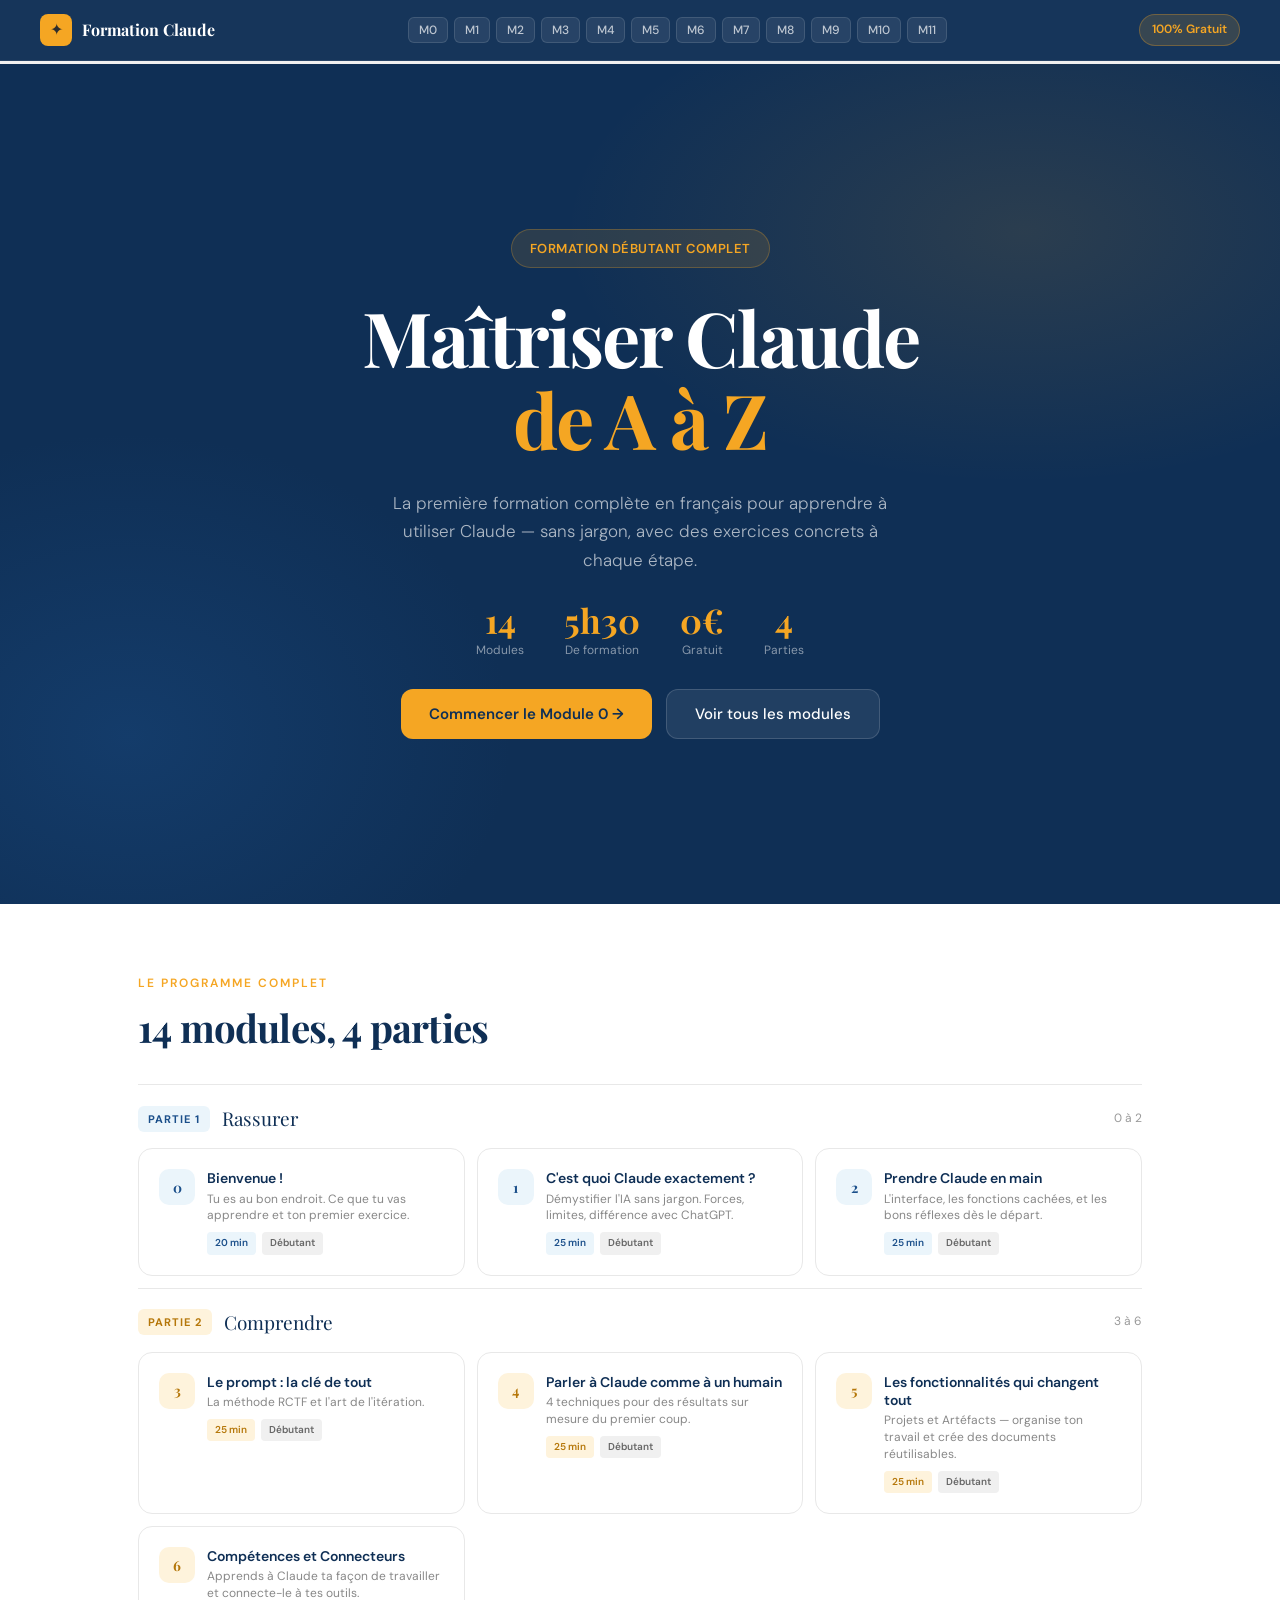
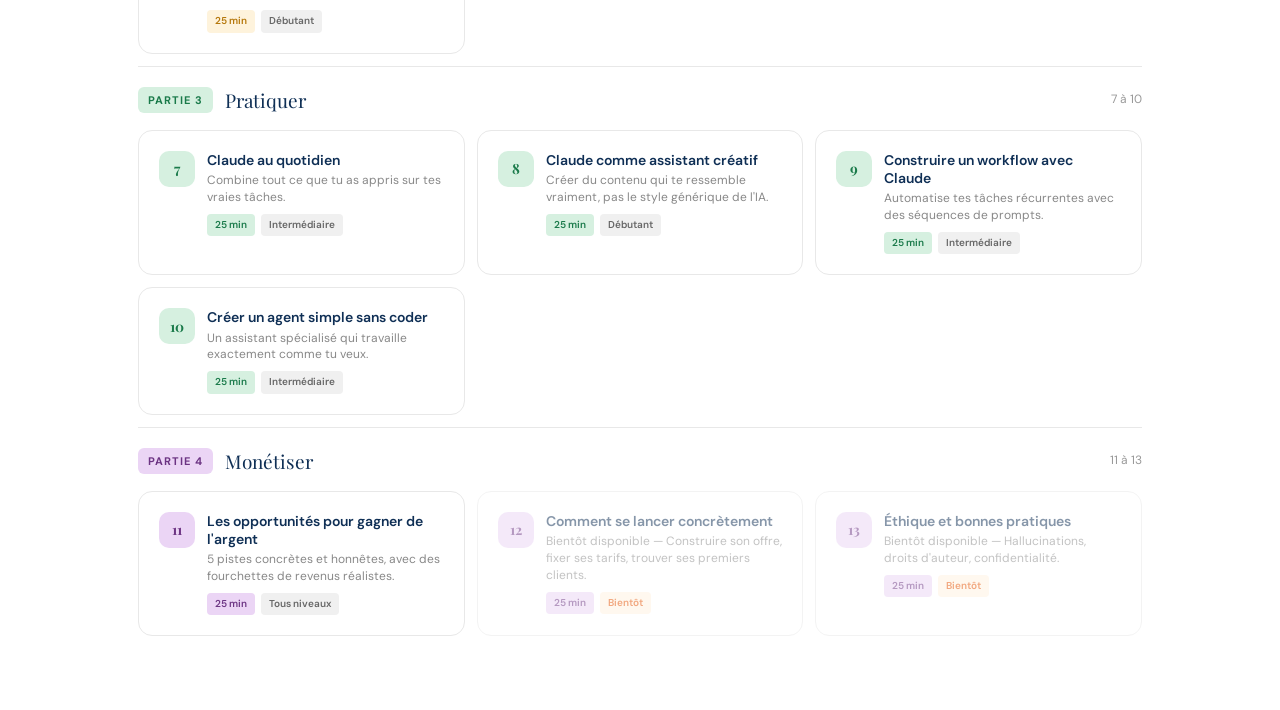
==== formation-claude (1).html @ 5548dc95 "1" ====
<!DOCTYPE html>
<html lang="fr">
<head>
<meta charset="UTF-8">
<meta name="viewport" content="width=device-width, initial-scale=1.0">
<title>Maîtriser Claude de A à Z — Formation Gratuite</title>
<link href="https://fonts.googleapis.com/css2?family=Playfair+Display:wght@700;900&family=DM+Sans:wght@300;400;500;600&display=swap" rel="stylesheet">
<style>
:root{--bleu:#1B4F8A;--bleu-clair:#D6E4F0;--bleu-sombre:#0F2F55;--orange:#F5A623;--orange-clair:#FEF3DC;--gris:#2D2D2D;--gris-clair:#F5F5F3;--blanc:#FFFFFF;--vert:#1A7A4A;--vert-clair:#D6F0E0;--violet:#6C3483;--violet-clair:#EBD5F5;--rouge:#C0392B;--rouge-clair:#FDECEA;}
*,*::before,*::after{box-sizing:border-box;margin:0;padding:0;}
html{scroll-behavior:smooth;}
body{font-family:'DM Sans',sans-serif;color:var(--gris);background:var(--blanc);line-height:1.65;}
.page{display:none;}.page.active{display:block;}
.site-nav{position:sticky;top:0;z-index:100;background:rgba(15,47,85,0.97);backdrop-filter:blur(12px);border-bottom:1px solid rgba(255,255,255,0.08);padding:14px 40px;display:flex;align-items:center;justify-content:space-between;gap:16px;flex-wrap:wrap;}
.nav-logo{display:flex;align-items:center;gap:10px;text-decoration:none;cursor:pointer;}
.nav-logo-icon{width:32px;height:32px;background:var(--orange);border-radius:8px;display:flex;align-items:center;justify-content:center;font-size:16px;}
.nav-logo-text{font-family:'Playfair Display',serif;font-size:16px;color:var(--blanc);font-weight:700;}
.nav-links{display:flex;align-items:center;gap:6px;flex-wrap:wrap;}
.nav-module-btn{background:rgba(255,255,255,0.07);border:1px solid rgba(255,255,255,0.12);color:rgba(255,255,255,0.7);font-size:12px;font-weight:500;padding:4px 10px;border-radius:6px;cursor:pointer;transition:all 0.15s;font-family:'DM Sans',sans-serif;}
.nav-module-btn:hover{background:rgba(255,255,255,0.14);color:var(--blanc);}
.nav-module-btn.current{background:var(--orange);color:var(--bleu-sombre);border-color:var(--orange);font-weight:700;}
.nav-badge{background:rgba(245,166,35,0.15);border:1px solid rgba(245,166,35,0.3);color:var(--orange);font-size:12px;font-weight:600;padding:5px 12px;border-radius:20px;white-space:nowrap;}
.progress-bar{background:#F0F0F0;height:3px;position:sticky;top:60px;z-index:99;}
.progress-fill{height:3px;background:var(--orange);transition:width 0.3s ease;}
.hero{background:var(--bleu-sombre);min-height:calc(100vh - 60px);display:flex;flex-direction:column;position:relative;overflow:hidden;}
.hero::before{content:'';position:absolute;inset:0;background:radial-gradient(ellipse 60% 50% at 80% 20%,rgba(245,166,35,0.12) 0%,transparent 60%),radial-gradient(ellipse 50% 60% at 10% 80%,rgba(27,79,138,0.4) 0%,transparent 60%);}
.hero-content{position:relative;z-index:10;flex:1;display:flex;flex-direction:column;align-items:center;justify-content:center;text-align:center;padding:80px 40px;gap:28px;}
.hero-eyebrow{display:inline-flex;align-items:center;gap:8px;background:rgba(245,166,35,0.12);border:1px solid rgba(245,166,35,0.25);color:var(--orange);font-size:13px;font-weight:600;padding:8px 18px;border-radius:20px;letter-spacing:0.5px;text-transform:uppercase;}
.hero-title{font-family:'Playfair Display',serif;font-size:clamp(40px,6vw,76px);color:var(--blanc);line-height:1.08;letter-spacing:-2px;max-width:800px;}
.hero-title span{color:var(--orange);display:block;}
.hero-subtitle{font-size:17px;color:rgba(255,255,255,0.65);max-width:520px;font-weight:300;line-height:1.7;}
.hero-stats{display:flex;gap:40px;flex-wrap:wrap;justify-content:center;}
.stat{display:flex;flex-direction:column;align-items:center;gap:4px;}
.stat-number{font-family:'Playfair Display',serif;font-size:34px;color:var(--orange);font-weight:700;line-height:1;}
.stat-label{font-size:12px;color:rgba(255,255,255,0.5);}
.hero-cta{display:flex;gap:14px;flex-wrap:wrap;justify-content:center;}
.btn-primary{background:var(--orange);color:var(--bleu-sombre);font-weight:600;font-size:15px;padding:14px 28px;border-radius:12px;border:none;cursor:pointer;transition:all 0.2s;font-family:'DM Sans',sans-serif;}
.btn-primary:hover{background:#e8961f;transform:translateY(-1px);box-shadow:0 8px 24px rgba(245,166,35,0.35);}
.btn-secondary{background:rgba(255,255,255,0.08);color:var(--blanc);font-weight:500;font-size:15px;padding:14px 28px;border-radius:12px;border:1px solid rgba(255,255,255,0.15);cursor:pointer;transition:all 0.2s;font-family:'DM Sans',sans-serif;}
.btn-secondary:hover{background:rgba(255,255,255,0.14);}
.modules-index{padding:70px 48px;max-width:1100px;margin:0 auto;}
.section-label{font-size:12px;font-weight:600;letter-spacing:2px;text-transform:uppercase;color:var(--orange);margin-bottom:12px;}
.section-title{font-family:'Playfair Display',serif;font-size:clamp(26px,3vw,42px);color:var(--bleu-sombre);line-height:1.1;letter-spacing:-0.8px;margin-bottom:36px;}
.partie-header{display:flex;align-items:center;gap:12px;padding:18px 0 14px;border-top:1px solid #E8E8E8;margin-top:12px;}
.partie-badge{font-size:11px;font-weight:700;letter-spacing:1px;text-transform:uppercase;padding:4px 10px;border-radius:6px;white-space:nowrap;}
.partie-titre{font-family:'Playfair Display',serif;font-size:19px;color:var(--bleu-sombre);}
.partie-nb{font-size:12px;color:#999;margin-left:auto;}
.modules-grid{display:grid;grid-template-columns:repeat(auto-fill,minmax(280px,1fr));gap:12px;margin-bottom:4px;}
.module-card{background:var(--blanc);border:1px solid #E8E8E8;border-radius:14px;padding:20px;display:flex;gap:12px;align-items:flex-start;transition:all 0.2s;cursor:pointer;}
.module-card:hover{border-color:var(--bleu);box-shadow:0 6px 24px rgba(27,79,138,0.1);transform:translateY(-2px);}
.module-card.locked{opacity:0.5;cursor:not-allowed;}
.module-card.locked:hover{transform:none;box-shadow:none;border-color:#E8E8E8;}
.module-num{width:36px;height:36px;border-radius:10px;display:flex;align-items:center;justify-content:center;font-size:14px;font-weight:700;flex-shrink:0;font-family:'Playfair Display',serif;}
.module-title{font-size:14px;font-weight:600;color:var(--bleu-sombre);margin-bottom:3px;line-height:1.3;}
.module-subtitle{font-size:12px;color:#888;line-height:1.4;}
.module-meta{display:flex;align-items:center;gap:6px;margin-top:8px;flex-wrap:wrap;}
.meta-tag{font-size:10px;font-weight:600;padding:3px 8px;border-radius:4px;}
.module-page{max-width:780px;margin:0 auto;padding:40px 32px 80px;}
.module-hero{background:var(--bleu-sombre);border-radius:18px;padding:40px;margin-bottom:40px;position:relative;overflow:hidden;}
.module-hero::before{content:'';position:absolute;inset:0;background:radial-gradient(ellipse 50% 80% at 90% 20%,rgba(245,166,35,0.1) 0%,transparent 60%);}
.module-hero-content{position:relative;z-index:1;}
.module-partie{font-size:11px;font-weight:700;letter-spacing:2px;text-transform:uppercase;color:var(--orange);margin-bottom:6px;}
.module-num-big{font-size:12px;color:rgba(255,255,255,0.35);margin-bottom:5px;font-weight:700;letter-spacing:1px;}
.module-hero-title{font-family:'Playfair Display',serif;font-size:clamp(24px,4vw,38px);color:var(--blanc);line-height:1.15;letter-spacing:-0.6px;margin-bottom:12px;}
.module-hero-desc{font-size:15px;color:rgba(255,255,255,0.6);line-height:1.6;font-weight:300;}
.module-meta-bar{display:flex;gap:8px;margin-top:18px;}
.module-meta-bar .meta-tag{font-size:12px;padding:5px 12px;}
.module-nav-btns{display:flex;justify-content:space-between;gap:12px;margin-bottom:36px;flex-wrap:wrap;}
.nav-btn{display:flex;align-items:center;gap:8px;background:var(--gris-clair);border:1px solid #E8E8E8;border-radius:10px;padding:10px 18px;cursor:pointer;font-size:13px;color:var(--gris);font-weight:500;transition:all 0.15s;font-family:'DM Sans',sans-serif;}
.nav-btn:hover{background:#ECECEC;}
.nav-btn.next{background:var(--bleu);color:var(--blanc);border-color:var(--bleu);}
.nav-btn.next:hover{background:var(--bleu-sombre);}
.content-block{margin-bottom:36px;}
.block-label{font-size:11px;font-weight:700;letter-spacing:2px;text-transform:uppercase;color:var(--orange);margin-bottom:8px;}
.block-title{font-family:'Playfair Display',serif;font-size:21px;color:var(--bleu-sombre);margin-bottom:14px;line-height:1.2;}
.block-text{font-size:15px;color:#444;line-height:1.75;margin-bottom:12px;}
.encadre{border-radius:12px;padding:20px;margin:18px 0;border-left:4px solid;}
.encadre.bleu{background:var(--bleu-clair);border-color:var(--bleu);}
.encadre.orange{background:var(--orange-clair);border-color:var(--orange);}
.encadre.vert{background:var(--vert-clair);border-color:var(--vert);}
.encadre.rouge{background:var(--rouge-clair);border-color:var(--rouge);}
.encadre.violet{background:var(--violet-clair);border-color:var(--violet);}
.encadre-title{font-size:13px;font-weight:700;margin-bottom:10px;}
.encadre.bleu .encadre-title{color:var(--bleu);}
.encadre.orange .encadre-title{color:#b5770a;}
.encadre.vert .encadre-title{color:var(--vert);}
.encadre.rouge .encadre-title{color:var(--rouge);}
.encadre.violet .encadre-title{color:var(--violet);}
.encadre ul{padding-left:16px;display:flex;flex-direction:column;gap:6px;}
.encadre ul li{font-size:14px;color:#444;line-height:1.5;}
.encadre p{font-size:14px;color:#444;line-height:1.6;margin-bottom:8px;}
.encadre p:last-child{margin-bottom:0;}
.prompt{font-style:italic;background:rgba(0,0,0,0.04);border-radius:8px;padding:10px;font-size:13px;margin-top:8px;line-height:1.55;}
.separateur{border:none;border-top:1px solid #E8E8E8;margin:32px 0;}
.comparatif{display:grid;grid-template-columns:1fr 1fr;gap:14px;margin:16px 0;}
.comp-card{border-radius:12px;padding:16px;}
.comp-card.mauvais{background:var(--rouge-clair);border-left:4px solid var(--rouge);}
.comp-card.bon{background:var(--vert-clair);border-left:4px solid var(--vert);}
.comp-title{font-size:11px;font-weight:700;margin-bottom:8px;text-transform:uppercase;letter-spacing:0.5px;}
.comp-card.mauvais .comp-title{color:var(--rouge);}
.comp-card.bon .comp-title{color:var(--vert);}
.comp-card p{font-size:13px;color:#444;line-height:1.5;font-style:italic;}
.tableau{width:100%;border-collapse:collapse;margin:16px 0;border-radius:10px;overflow:hidden;}
.tableau th{background:var(--bleu);color:var(--blanc);font-size:13px;font-weight:600;padding:11px 14px;text-align:left;}
.tableau td{font-size:13px;padding:10px 14px;border-bottom:1px solid #F0F0F0;color:#444;line-height:1.5;}
.tableau tr:nth-child(even) td{background:#FAFAFA;}
.tableau td:first-child{font-weight:600;color:var(--bleu-sombre);background:var(--bleu-clair)!important;}
.fiche-recap{background:var(--bleu-sombre);border-radius:16px;overflow:hidden;margin-top:40px;}
.fiche-recap-header{padding:20px 24px;text-align:center;}
.fiche-recap-title{font-family:'Playfair Display',serif;font-size:17px;color:var(--blanc);}
.fiche-point{padding:14px 24px;border-top:1px solid rgba(255,255,255,0.08);display:flex;gap:12px;align-items:flex-start;}
.fiche-num{width:26px;height:26px;background:var(--orange);border-radius:50%;display:flex;align-items:center;justify-content:center;font-size:11px;font-weight:700;color:var(--bleu-sombre);flex-shrink:0;margin-top:1px;}
.fiche-text{font-size:14px;color:rgba(255,255,255,0.8);line-height:1.6;}
.fiche-prompt{background:var(--orange-clair);border-top:3px solid var(--orange);padding:18px 24px;}
.fiche-prompt-label{font-size:11px;font-weight:700;letter-spacing:1.5px;text-transform:uppercase;color:#b5770a;margin-bottom:8px;}
.fiche-prompt-text{font-size:13px;color:#555;font-style:italic;line-height:1.6;}
.fiche-next{background:var(--bleu);padding:14px 24px;text-align:center;font-size:13px;color:rgba(255,255,255,0.8);cursor:pointer;transition:background 0.15s;}
.fiche-next:hover{background:var(--bleu-sombre);}
@media(max-width:768px){.site-nav{padding:10px 16px;}.nav-links{display:none;}.modules-index{padding:40px 16px;}.module-page{padding:24px 16px 60px;}.module-hero{padding:28px 20px;}.comparatif{grid-template-columns:1fr;}.hero-stats{gap:24px;}}
</style>
</head>
<body>

<nav class="site-nav">
  <div class="nav-logo" onclick="showHome()">
    <div class="nav-logo-icon">✦</div>
    <span class="nav-logo-text">Formation Claude</span>
  </div>
  <div class="nav-links" id="navLinks"></div>
  <span class="nav-badge">100% Gratuit</span>
</nav>
<div class="progress-bar"><div class="progress-fill" id="progressFill" style="width:0%"></div></div>

<!-- HOME -->
<div class="page active" id="page-home">
  <section class="hero">
    <div class="hero-content">
      <span class="hero-eyebrow">Formation débutant complet</span>
      <h1 class="hero-title">Maîtriser Claude<span>de A à Z</span></h1>
      <p class="hero-subtitle">La première formation complète en français pour apprendre à utiliser Claude — sans jargon, avec des exercices concrets à chaque étape.</p>
      <div class="hero-stats">
        <div class="stat"><span class="stat-number">14</span><span class="stat-label">Modules</span></div>
        <div class="stat"><span class="stat-number">5h30</span><span class="stat-label">De formation</span></div>
        <div class="stat"><span class="stat-number">0€</span><span class="stat-label">Gratuit</span></div>
        <div class="stat"><span class="stat-number">4</span><span class="stat-label">Parties</span></div>
      </div>
      <div class="hero-cta">
        <button class="btn-primary" onclick="showModule(0)">Commencer le Module 0 →</button>
        <button class="btn-secondary" onclick="document.getElementById('idx').scrollIntoView({behavior:'smooth'})">Voir tous les modules</button>
      </div>
    </div>
  </section>
  <div class="modules-index" id="idx">
    <p class="section-label">Le programme complet</p>
    <h2 class="section-title">14 modules, 4 parties</h2>
    <div id="idx-grid"></div>
  </div>
</div>

<div id="module-pages"></div>

<script>
const PARTIES=[
  {label:"Partie 1",titre:"Rassurer",bg:"#EBF5FB",color:"#1B4F8A"},
  {label:"Partie 2",titre:"Comprendre",bg:"#FEF3DC",color:"#b5770a"},
  {label:"Partie 3",titre:"Pratiquer",bg:"#D6F0E0",color:"#1A7A4A"},
  {label:"Partie 4",titre:"Monétiser",bg:"#EBD5F5",color:"#6C3483"},
];

const MODULES=[
{partie:0,num:0,locked:false,titre:"Bienvenue !",sub:"Tu es au bon endroit. Ce que tu vas apprendre et ton premier exercice.",duree:"20 min",niv:"Débutant",
sections:[
{lbl:"🎯 Accroche",titre:"Tu es au bon endroit",html:`<p class="block-text">Tout le monde utilise l'IA. Peu de gens savent vraiment s'en servir. La différence ? Ceux qui obtiennent des résultats concrets ont appris à poser les bonnes questions — rien de plus.</p>
<div class="encadre bleu"><div class="encadre-title">💭 La question que tu te poses sûrement</div><p>"J'ai déjà essayé, mais je ne sais pas quoi demander. Est-ce que c'est vraiment fait pour moi ?"</p></div>
<p class="block-text">Oui. Cette formation part de zéro. Pas de jargon, pas de code, pas de prérequis. À la fin de ce module, tu sauras exactement ce qui t'attend et pourquoi ça va fonctionner pour toi.</p>`},
{lbl:"🗺️ Le parcours",titre:"Ce qui t'attend",html:`<p class="block-text">Dans 2 semaines, tu sauras obtenir de Claude des résultats concrets en quelques minutes — sur tes vraies tâches, pas des démos. Voici comment on y arrive :</p>
<table class="tableau"><tr><th>Partie</th><th>Objectif</th><th>Modules</th></tr>
<tr><td>🟦 Rassurer</td><td>Tu prends Claude en main, tu envoies ton premier message</td><td>0 à 2</td></tr>
<tr><td>🟠 Comprendre</td><td>Tu maîtrises les prompts et les fonctionnalités</td><td>3 à 6</td></tr>
<tr><td>🟢 Pratiquer</td><td>Tu utilises Claude sur des cas concrets du quotidien</td><td>7 à 10</td></tr>
<tr><td>🟣 Monétiser</td><td>Tu transformes tes compétences en opportunités de revenus</td><td>11 à 13</td></tr></table>
<p class="block-text" style="margin-top:16px;">Au total : <strong>14 modules</strong>, ~25 minutes chacun. À ton rythme, quand tu veux.</p>`},
{lbl:"⚙️ Méthode",titre:"Comment suivre cette formation",html:`<div class="encadre vert"><div class="encadre-title">✅ Les bonnes pratiques</div><ul>
<li>Ouvre claude.ai dans un autre onglet — c'est gratuit, aucune carte bancaire nécessaire.</li>
<li>Lis chaque module avec Claude ouvert à côté — <em>pendant</em>, pas après.</li>
<li>Fais vraiment les exercices. Les faire, pas juste les lire.</li>
<li>Un module par jour est un bon rythme. Si tu en fais plusieurs, espace-les — laisse chaque exercice infuser.</li></ul></div>
<div class="encadre rouge"><div class="encadre-title">⚠️ À éviter</div><ul>
<li>Reporter les exercices à "plus tard".</li>
<li>Tout avaler en une seule session — ça ne rentre pas.</li>
<li>Se décourager si la première réponse de Claude est moyenne — tu apprendras à itérer dès le Module 3.</li></ul></div>`},
{lbl:"✏️ Exercice",titre:"Exercice du Module 0",html:`<div class="encadre orange"><div class="encadre-title">🎯 Exercice — 5 minutes</div>
<p><strong>Étape 1 — Pose-toi ces 3 questions</strong> (note tes réponses quelque part) :</p>
<ul><li>Dans ta vie pro, quelle tâche te prend le plus de temps alors qu'elle est répétitive ?</li>
<li>Si tu pouvais gagner du temps sur une seule chose, ce serait quoi ?</li>
<li>Quel serait le signe que cette formation a vraiment été utile ?</li></ul>
<p style="margin-top:14px;"><strong>Étape 2 — Ton premier échange avec Claude</strong></p>
<p>Ouvre claude.ai et envoie-lui ce message :</p>
<div class="prompt">"Bonjour Claude ! Je suis [ton métier]. La tâche qui me prend le plus de temps au quotidien, c'est [ta réponse à la question 1]. Est-ce que tu pourrais m'aider sur ça ? Explique-moi simplement."</div>
<p style="margin-top:10px;">Lis la réponse. Tu viens de faire ton premier pas.</p></div>`}
],
recap:{points:["La clé pour bien utiliser Claude : savoir ce que tu veux avant de lui demander. Plus ta question est précise, meilleure sera la réponse.","La progression de cette formation : Rassurer → Comprendre → Pratiquer → Monétiser. 13 modules, à ton rythme.","Tu as fait ton premier échange. La suite va t'apprendre à passer d'un résultat correct à un résultat sur mesure."],prompt:"Je suis [ton métier]. Voici 3 tâches que je fais chaque semaine : [tâche 1], [tâche 2], [tâche 3]. Pour chacune, dis-moi concrètement comment tu pourrais m'aider et combien de temps je gagnerais."}},

{partie:0,num:1,locked:false,titre:"C'est quoi Claude exactement ?",sub:"Démystifier l'IA sans jargon. Forces, limites, différence avec ChatGPT.",duree:"25 min",niv:"Débutant",
sections:[
{lbl:"🎯 Accroche",titre:"Un collègue pas comme les autres",html:`<p class="block-text">Imagine un nouveau collègue. Brillant, disponible 24h/24, capable de lire 200 pages en quelques secondes. Il s'appelle Claude.</p>
<p class="block-text">Mais ce collègue a des particularités : ses connaissances ont une date limite, et il lui arrive d'affirmer des choses fausses avec aplomb.</p>
<p class="block-text">Ce module t'explique comment il fonctionne vraiment — ses forces, ses limites, et ce qui le distingue des autres IA. Parce que bien utiliser un outil, ça commence par le comprendre.</p>`},
{lbl:"💡 Notion clé",titre:"Comment Claude construit ses réponses",html:`<div class="encadre bleu"><div class="encadre-title">🧠 Le principe fondamental</div><p>Claude ne cherche pas la réponse dans une base de données. Il construit chaque réponse mot par mot, à partir de tout ce qu'il a appris pendant son entraînement — des milliards de textes. C'est ce qui le rend puissant en rédaction et en analyse, mais faillible sur les faits précis.</p></div>
<table class="tableau" style="margin-top:16px;"><tr><th>Force</th><th>Ce que ça veut dire pour toi</th></tr>
<tr><td>Lire et comprendre</td><td>Analyser un document de 200 pages en quelques secondes</td></tr>
<tr><td>Rédiger et reformuler</td><td>Écrire dans le style et le ton que tu demandes</td></tr>
<tr><td>Expliquer clairement</td><td>Transformer un concept complexe en langage simple</td></tr>
<tr><td>Structurer des idées</td><td>Prendre une idée floue et en faire un plan actionnable</td></tr>
<tr><td>Analyser des images</td><td>Lire une photo, un screenshot, un schéma et t'en faire un résumé</td></tr></table>
<div class="encadre orange" style="margin-top:16px;"><div class="encadre-title">⚡ Claude vs ChatGPT — en bref</div>
<table class="tableau"><tr><th></th><th>Claude</th><th>ChatGPT</th></tr>
<tr><td>Point fort</td><td>Rédaction, code, analyse de longs documents</td><td>Polyvalence, génération d'images/vidéos</td></tr>
<tr><td>Ton par défaut</td><td>Précis, structuré, naturel</td><td>Conversationnel, plus verbeux</td></tr>
<tr><td>Contexte max</td><td>200K tokens (~un livre entier)</td><td>32K tokens</td></tr>
<tr><td>Accès web</td><td>Oui</td><td>Oui</td></tr>
<tr><td>Visuels</td><td>Graphiques, diagrammes, SVG via Artéfacts</td><td>Images et vidéos (DALL-E, natif)</td></tr></table>
<p style="margin-top:10px;font-size:14px;color:#444;">Les deux sont excellents. Cette formation se concentre sur Claude parce que c'est celui qui donne les meilleurs résultats quand on apprend à bien formuler ses demandes.</p></div>`},
{lbl:"⚠️ Les limites",titre:"Ce que Claude ne fait pas bien",html:`<div class="encadre rouge"><div class="encadre-title">❌ Les vraies limites à connaître</div><ul>
<li><strong>Faits et chiffres précis</strong> — il peut inventer des statistiques, des citations ou des dates avec assurance. C'est ce qu'on appelle les "hallucinations". Claude est entraîné à dire "je ne sais pas" quand il n'est pas sûr, mais ça n'arrive pas à chaque fois.</li>
<li><strong>Calculs complexes</strong> — il s'en sort bien sur les maths courantes, mais peut se tromper sur les calculs avancés. Pour les chiffres critiques, utilise un tableur.</li></ul></div>
<div class="encadre vert" style="margin-top:14px;"><div class="encadre-title">💡 La règle d'or</div><p>Claude est extraordinaire sur la rédaction, la structure et la réflexion. Sur les faits, les chiffres et les données précises → <strong>vérifie toujours</strong>. Un bon réflexe : si Claude affirme un fait, demande-lui "Tu es sûr ? Donne-moi ta source."</p></div>`},
{lbl:"✏️ Exercice",titre:"Exercice du Module 1",html:`<div class="encadre orange"><div class="encadre-title">🎯 Quiz — Vrai ou Faux ?</div><ul>
<li>1. Claude cherche ses réponses dans une base de données, comme Google.</li>
<li>2. Si Claude affirme un chiffre avec assurance, je peux lui faire confiance les yeux fermés.</li>
<li>3. Claude peut analyser un document PDF de 100 pages en quelques secondes.</li>
<li>4. Claude est meilleur que ChatGPT dans tous les domaines.</li></ul>
<p style="margin-top:10px;"><strong>Réponses :</strong> 1-Faux (il construit ses réponses mot par mot) | 2-Faux (hallucinations possibles — vérifie toujours) | 3-Vrai | 4-Faux (chacun a ses forces — voir le comparatif)</p></div>
<div class="encadre bleu" style="margin-top:14px;"><div class="encadre-title">🚀 Exercice guidé — 10 min</div>
<p>Ouvre Claude.ai. Teste ses limites avec ce prompt :</p>
<div class="prompt">"Donne-moi 5 statistiques précises sur [ton secteur d'activité] en 2025. Pour chacune, indique ton niveau de confiance et ta source."</div>
<p style="margin-top:10px;">Observe : est-ce qu'il admet ses incertitudes ? Est-ce que les sources existent vraiment ? C'est exactement le réflexe à développer.</p></div>`}
],
recap:{points:["Claude construit ses réponses mot par mot — il ne cherche pas dans une base de données. C'est ce qui le rend puissant en rédaction et faillible sur les faits précis.","Ses forces : lire, rédiger, expliquer, structurer, analyser des images. Ses limites : hallucinations et calculs complexes. La règle d'or : vérifie toujours les faits.","Claude et ChatGPT ont chacun leurs forces. Claude excelle quand on apprend à bien formuler ses demandes — c'est le sujet de cette formation."],prompt:"Explique-moi un concept complexe de [ton domaine] comme si j'avais 12 ans. Ensuite, donne-moi une statistique sur ce sujet — et dis-moi si tu es sûr de ce chiffre ou si tu l'estimes."}},

{partie:0,num:2,locked:false,titre:"Prendre Claude en main",sub:"L'interface, les fonctions cachées, et les bons réflexes dès le départ.",duree:"25 min",niv:"Débutant",
sections:[
{lbl:"🎯 Accroche",titre:"On passe aux choses sérieuses",html:`<p class="block-text">Tu as échangé avec Claude. Tu as vu ce qu'il sait faire — et où il peut se tromper. Maintenant, on va apprendre à utiliser l'outil comme un pro.</p>
<p class="block-text">Claude.ai, ce n'est pas juste une boîte de dialogue. C'est un espace de travail avec des fonctionnalités que 90% des utilisateurs ne connaissent pas. Ce module te fait le tour du propriétaire.</p>`},
{lbl:"💡 Notion clé",titre:"Ton espace de travail",html:`<p class="block-text">Claude.ai n'est pas qu'une boîte de dialogue. La barre latérale gauche donne accès à un vrai espace de travail. Si elle est masquée, clique sur l'icône en haut à gauche.</p>
<table class="tableau"><tr><th>Icône</th><th>Nom</th><th>Quand l'utiliser</th></tr>
<tr><td>➕</td><td>Nouvelle conversation</td><td>Quand tu changes de sujet — une conversation = un sujet</td></tr>
<tr><td>🔍</td><td>Rechercher</td><td>Pour retrouver une conversation passée par mot-clé</td></tr>
<tr><td>👜</td><td>Personnaliser</td><td>Pour créer des Compétences (tes règles permanentes) et connecter tes outils (Gmail, Drive…)</td></tr>
<tr><td>💬</td><td>Discussions</td><td>Ton historique de conversations récentes</td></tr>
<tr><td>📁</td><td>Projets</td><td>Pour regrouper tes conversations par thème avec un contexte partagé</td></tr>
<tr><td>🧩</td><td>Artéfacts</td><td>Tes documents, templates et mini-apps créés par Claude</td></tr>
<tr><td>&lt;/&gt;</td><td>Code</td><td>Claude Code — pour développeurs (pas notre sujet)</td></tr></table>
<div class="encadre bleu" style="margin-top:14px;"><div class="encadre-title">💡 Pas de panique</div><p>Tu n'as pas besoin de tout maîtriser maintenant. On verra Projets, Artéfacts et Compétences en détail au Module 5.</p></div>`},
{lbl:"⚙️ Interface",titre:"La zone de chat — ce que tu vois à l'écran",html:`<p class="block-text">Quand tu ouvres une nouvelle conversation, tu vois 3 zones importantes :</p>
<table class="tableau"><tr><th>Zone</th><th>Où</th><th>Ce que ça fait</th></tr>
<tr><td>La barre de saisie</td><td>Au centre</td><td>Tu écris ta demande ici. Appuie sur Entrée pour envoyer.</td></tr>
<tr><td>Le bouton +</td><td>À gauche dans la barre</td><td>Pour joindre un fichier : image, PDF, document. Claude le lit et l'analyse.</td></tr>
<tr><td>Le sélecteur de modèle</td><td>À droite dans la barre</td><td>"Sonnet 4.6" est le modèle par défaut — parfait pour tout ce qu'on fait ici.</td></tr></table>
<div class="encadre bleu" style="margin-top:14px;"><div class="encadre-title">💡 Les suggestions en bas</div><p>En dessous, tu verras des raccourcis : Écrire, Apprendre, Code, Vie quotidienne… Ce sont des idées pour démarrer. Tu peux les ignorer et écrire directement ce que tu veux.</p></div>`},
{lbl:"✏️ Exercice",titre:"Explore ton espace de travail",html:`<div class="encadre orange"><div class="encadre-title">🎯 Exercice — 10 minutes</div>
<p><strong>Étape 1 — Teste la barre de saisie</strong></p>
<p>Envoie ce message à Claude :</p>
<div class="prompt">"Résume-moi en 3 points ce que tu peux faire que je ne sais probablement pas encore."</div>
<p style="margin-top:14px;"><strong>Étape 2 — Teste le bouton +</strong></p>
<p>Prends une photo de n'importe quoi sur ton bureau (un document, une note, un objet). Clique sur + dans la barre de saisie, joins l'image, et demande :</p>
<div class="prompt">"Qu'est-ce que tu vois sur cette image ? Décris-la."</div>
<p style="margin-top:14px;"><strong>Étape 3 — Explore la barre latérale</strong></p>
<p>Clique sur Discussions dans la barre gauche : tu vois tes conversations. Clique sur Artéfacts : tu vois les templates disponibles. Reviens à ta conversation.</p>
<p style="margin-top:10px;">Tu connais maintenant les 3 zones essentielles. Au prochain module, on apprend à poser les bonnes questions.</p></div>`}
],
recap:{points:["La barre latérale donne accès à tout : conversations, projets, artéfacts, personnalisation. Une conversation = un sujet.","Le bouton + permet de joindre des fichiers (images, PDF, documents). Claude les lit et les analyse — c'est l'une de ses forces.","Tu n'as pas besoin de tout maîtriser d'un coup. Projets, Artéfacts et Compétences seront détaillés au Module 5."],prompt:"J'ai un document [type : PDF, image, tableau] à analyser. Le voici [joindre via +]. Résume-moi les 3 points essentiels et ce qui mérite mon attention."}},

{partie:1,num:3,locked:false,titre:"Le prompt : la clé de tout",sub:"La méthode RCTF et l'art de l'itération.",duree:"25 min",niv:"Débutant",
sections:[
{lbl:"🎯 Accroche",titre:"La bonne commande au bon chef",html:`<p class="block-text">Tu connais l'interface. Tu sais où tout se trouve. Maintenant, la vraie question : comment parler à Claude pour obtenir exactement ce que tu veux ?</p>
<p class="block-text">Imagine un restaurant gastronomique. Le chef est excellent. Tu t'assoies et tu dis : <em>"J'aimerais manger quelque chose."</em> Il revient avec un sandwich au jambon.</p>
<p class="block-text">Ce n'est pas le chef qui est mauvais. C'est ta commande qui était vague. Avec Claude, c'est exactement pareil.</p>`},
{lbl:"💡 Notion clé",titre:"La méthode RCTF",html:`<p class="block-text">RCTF, c'est une recette en 4 ingrédients. Plus tu en mets, meilleur sera le résultat :</p>
<table class="tableau"><tr><th>Ingrédient</th><th>Question à te poser</th><th>Exemple</th></tr>
<tr><td>R — Rôle</td><td>Quel expert doit être Claude ?</td><td>"Tu es un nutritionniste spécialisé en sport."</td></tr>
<tr><td>C — Contexte</td><td>Quelle est ta situation ?</td><td>"Je reprends le sport après 2 ans d'arrêt."</td></tr>
<tr><td>T — Tâche</td><td>Qu'est-ce que tu veux exactement ?</td><td>"Crée-moi un plan alimentaire pour une semaine."</td></tr>
<tr><td>F — Format</td><td>Comment tu veux le résultat ?</td><td>"Tableau jour par jour, 1 500 kcal, sans gluten."</td></tr></table>
<div class="encadre vert" style="margin-top:14px;"><div class="encadre-title">✅ Bonne nouvelle</div><p>Tu n'as pas besoin des 4 ingrédients à chaque fois. Ajoute ce qui manque quand la réponse n'est pas satisfaisante.</p></div>
<div class="encadre bleu" style="margin-top:12px;"><div class="encadre-title">💡 Deux bonus qui font la différence</div><ul>
<li><strong>Montre un exemple</strong> : si tu veux un style précis, colle un modèle. Claude s'y conforme immédiatement. On verra ça en détail au Module 4.</li>
<li><strong>Autorise l'incertitude</strong> : ajoute "Si tu n'es pas sûr d'une info, dis-le" dans tes prompts — ça réduit les erreurs.</li></ul></div>`},
{lbl:"👀 En pratique",titre:"Vois la différence",html:`<div class="comparatif">
<div class="comp-card mauvais"><div class="comp-title">❌ Prompt vague</div><p>"Rédige un email." → Résultat générique, inutilisable.</p></div>
<div class="comp-card bon"><div class="comp-title">✅ Prompt RCTF</div><p>"Tu es expert en com pro. Je suis consultante RH. Rédige une relance pour un prospect sans réponse depuis 2 semaines. Ton direct. Max 5 lignes."</p></div></div>
<div class="encadre bleu" style="margin-top:14px;"><div class="encadre-title">🔄 Le secret des experts : l'itération</div>
<p>La première réponse de Claude est rarement parfaite — et c'est normal. Les experts ne réécrivent pas leur prompt, ils ajustent :</p><ul>
<li>"Trop long ? → <em>Raccourcis en 3 phrases max.</em>"</li>
<li>"Ton pas bon ? → <em>Reformule plus décontracté.</em>"</li>
<li>"Tu veux plusieurs options ? → <em>Donne-moi 3 versions différentes.</em>"</li>
<li>"Pas assez précis ? → <em>Ajoute des chiffres et un exemple concret.</em>"</li></ul></div>`},
{lbl:"✏️ Exercice",titre:"RCTF en action",html:`<div class="encadre orange"><div class="encadre-title">🎯 Exercice — 15 min</div>
<p><strong>Étape 1 — Le prompt vague (2 min)</strong></p>
<p>Envoie à Claude : <em>"Rédige un email."</em> Lis la réponse. Note ce qui ne va pas.</p>
<p style="margin-top:14px;"><strong>Étape 2 — Le prompt RCTF (3 min)</strong></p>
<p>Maintenant envoie celui-ci :</p>
<div class="prompt">"Tu es expert en communication professionnelle. Je suis [ton métier]. Rédige un email de relance pour [qui] sans réponse depuis [durée]. Ton : direct et chaleureux. Max 5 lignes, avec objet."</div>
<p style="margin-top:8px;">Compare les deux résultats.</p>
<p style="margin-top:14px;"><strong>Étape 3 — Ton propre prompt (5 min)</strong></p>
<p>Choisis une vraie tâche de ta semaine. Construis ton prompt avec les 4 ingrédients RCTF.</p>
<p style="margin-top:14px;"><strong>Étape 4 — Itère (5 min)</strong></p>
<p>La réponse n'est pas parfaite ? Normal. Demande un ajustement : longueur, ton, format, précision. Fais au moins 2 itérations avant de considérer le résultat final.</p></div>`}
],
recap:{points:["La méthode RCTF : Rôle, Contexte, Tâche, Format. Ces 4 ingrédients transforment n'importe quelle demande en prompt efficace.","L'itération est le secret des experts : la première réponse est un point de départ. Ajuste longueur, ton, format jusqu'à ce que le résultat te convienne.","Deux bonus : montre un exemple du résultat voulu, et autorise Claude à dire \"je ne suis pas sûr\" — tu verras la différence."],prompt:"Tu es un expert en [domaine]. Je suis [ton métier]. J'ai besoin de [tâche précise]. Format : [longueur, ton, structure]. Si tu n'es pas sûr d'une information, dis-le."}},

{partie:1,num:4,locked:false,titre:"Parler à Claude comme à un humain",sub:"4 techniques pour des résultats sur mesure du premier coup.",duree:"25 min",niv:"Débutant",
sections:[
{lbl:"🎯 Accroche",titre:"Le cran au-dessus",html:`<p class="block-text">Tu maîtrises RCTF. Avec ces 4 ingrédients, tu obtiens déjà de bons résultats — bien meilleurs que la majorité des utilisateurs.</p>
<p class="block-text">Mais parfois, la réponse est correcte… sans être vraiment toi. Le ton est bon, la structure aussi, mais ça sonne "IA". Ce module te donne 4 techniques pour que Claude produise des résultats sur mesure du premier coup.</p>`},
{lbl:"💡 Notion clé",titre:"4 techniques pour aller plus loin",html:`<div class="encadre bleu"><div class="encadre-title">👀 Technique 1 — Montre un exemple (few-shot)</div>
<p>Au lieu de décrire le résultat que tu veux, montre-le. Colle un exemple de texte qui a le style, le ton ou la structure souhaitée — Claude s'y conforme instantanément.</p>
<div class="prompt">"Rédige un post LinkedIn dans ce style : [colle ici un texte que tu aimes]. Sujet : [ton sujet]."</div>
<p style="margin-top:8px;">Pour les meilleurs résultats, donne 2 à 3 exemples variés.</p></div>
<div class="encadre orange" style="margin-top:12px;"><div class="encadre-title">💡 Technique 2 — Explique le pourquoi</div>
<p>Ne dis pas juste ce que tu veux. Dis <strong>pourquoi</strong>. Claude généralise à partir de l'explication et produit des résultats bien plus adaptés.</p>
<table class="tableau" style="margin-top:10px;"><tr><th>Sans le pourquoi</th><th>Avec le pourquoi</th></tr>
<tr><td>"Ton : formel. Max 5 lignes."</td><td>"Le destinataire est un DRH qui reçoit 200 emails par jour. Il faut capter son attention en 2 secondes, donc sois formel et ultra-concis."</td></tr></table>
<p style="margin-top:8px;">La deuxième version donne à Claude le contexte pour prendre les bonnes décisions seul — même celles que tu n'aurais pas pensé à demander.</p></div>
<div class="encadre vert" style="margin-top:12px;"><div class="encadre-title">🔄 Technique 3 — Le chaînage : brouillon → critique → version finale</div>
<p>Au lieu de tout demander en un seul prompt, découpe en 3 messages :</p>
<ul><li><strong>Message 1</strong> : "Rédige [tâche] avec [contraintes]."</li>
<li><strong>Message 2</strong> : "Relis ce que tu viens d'écrire. Identifie 3 faiblesses et propose une amélioration pour chacune."</li>
<li><strong>Message 3</strong> : "Réécris en intégrant ces améliorations."</li></ul>
<p style="margin-top:8px;">C'est le pattern le plus recommandé par Anthropic. Résultat : une qualité nettement supérieure en 3 échanges au lieu de 10 itérations à tâtons.</p></div>
<div class="encadre violet" style="margin-top:12px;"><div class="encadre-title">🔍 Technique 4 — L'auto-critique</div>
<p>Demande à Claude de relire et challenger son propre travail. Ça améliore la qualité de 10 à 20% selon les tests d'Anthropic.</p>
<p style="margin-top:8px;">Exemples de prompts d'auto-critique :</p>
<ul><li><em>"Relis ta réponse comme si tu étais mon client le plus exigeant. Qu'est-ce qui ne va pas ?"</em></li>
<li><em>"Identifie les passages génériques qui sonnent 'IA' et propose des alternatives."</em></li>
<li><em>"Vérifie que chaque affirmation est bien fondée. Signale celles dont tu n'es pas sûr."</em></li></ul></div>`},
{lbl:"👀 En pratique",titre:"Les 4 techniques combinées",html:`<div class="encadre bleu"><div class="encadre-title">⭐ Exemple complet</div>
<div class="prompt">Tu es un expert en communication pour indépendants.<br><br>Je suis consultante RH, 8 ans d'expérience. Je cible les DRH de PME industrielles — ils sont pragmatiques, pressés, et méfiants envers les consultants qui vendent du vent. [POURQUOI]<br><br>Rédige un message de prospection LinkedIn. Voici un exemple du ton que j'aime : "Bonjour, j'ai vu que vous recrutez. Je travaille avec des boîtes de votre taille sur ce sujet. On devrait se parler." [EXEMPLE]<br><br>Max 4 lignes. Finir par une question ouverte. Pas de formule corporate type "n'hésitez pas".</div>
<p style="margin-top:12px;">Ensuite, dans un deuxième message :</p>
<div class="prompt">"Relis ce message comme si tu étais le DRH qui le reçoit. Est-ce que tu répondrais ? Si non, réécris."</div></div>
<div class="encadre vert" style="margin-top:12px;"><div class="encadre-title">✅ Résultat</div><p>Un message affiné par l'auto-critique, calibré pour la cible, dans le bon ton — en 2 échanges.</p></div>`},
{lbl:"✏️ Exercice",titre:"Teste les 4 techniques",html:`<div class="encadre orange"><div class="encadre-title">🎯 Exercice — 15 min</div>
<p><strong>Étape 1 — Few-shot (3 min)</strong></p>
<p>Trouve un texte que tu aimes (email, post, article). Envoie-le à Claude avec :</p>
<div class="prompt">"Écris un [type de contenu] sur [sujet] dans exactement ce style."</div>
<p style="margin-top:14px;"><strong>Étape 2 — Le pourquoi (3 min)</strong></p>
<p>Reprends ton prompt RCTF du Module 3. Ajoute une phrase qui explique <em>pourquoi</em> tu veux ce résultat (qui va le lire, dans quel contexte, quel est l'enjeu). Compare avec la version sans.</p>
<p style="margin-top:14px;"><strong>Étape 3 — Chaînage + auto-critique (9 min)</strong></p>
<p>Demande à Claude une tâche réelle. Puis enchaîne :</p>
<ul><li><em>"Relis ta réponse. Identifie 3 faiblesses."</em></li>
<li><em>"Réécris en corrigeant ces faiblesses."</em></li></ul>
<p style="margin-top:8px;">Compare le premier jet et la version finale. C'est là que tu vois la vraie différence.</p></div>`}
],
recap:{points:["Montrer un exemple vaut mieux que mille explications. 2 à 3 exemples variés = Claude capture le style instantanément.","Expliquer le pourquoi change tout. Claude généralise à partir du contexte — il prend de meilleures décisions que celles que tu aurais demandées.","Le chaînage brouillon → critique → réécriture est le pattern le plus puissant. En 3 messages, tu obtiens un résultat que 10 itérations classiques n'atteindraient pas."],prompt:"[Ta demande RCTF]. Le destinataire est [qui, dans quel contexte, quel enjeu]. Voici un exemple du style voulu : [ton exemple]. Une fois rédigé, relis comme si tu étais [le destinataire] et améliore."}},

{partie:1,num:5,locked:false,titre:"Les fonctionnalités qui changent tout",sub:"Projets et Artéfacts — organise ton travail et crée des documents réutilisables.",duree:"25 min",niv:"Débutant",
sections:[
{lbl:"🎯 Accroche",titre:"Transforme Claude en espace de travail",html:`<p class="block-text">Tu sais écrire de bons prompts. Claude retient déjà tes préférences grâce à sa mémoire. Mais pour l'instant, toutes tes conversations s'empilent dans une seule liste — tout est mélangé.</p>
<p class="block-text">Ce module te montre les deux outils qui changent tout : les <strong>Projets</strong> pour organiser tes conversations par thème, et les <strong>Artéfacts</strong> pour créer des documents réutilisables.</p>`},
{lbl:"📁 Projets",titre:"Organise tes conversations par thème",html:`<p class="block-text">Un Projet, c'est un espace dédié à un sujet. Toutes les conversations à l'intérieur partagent le même contexte : tes instructions et tes fichiers de référence.</p>
<div class="encadre bleu" style="margin-top:14px;"><div class="encadre-title">📁 Créer un Projet — pas à pas</div><ol style="padding-left:16px;display:flex;flex-direction:column;gap:6px;">
<li style="font-size:14px;color:#444;">Clique sur Projets (📁) dans la barre gauche → "+ Nouveau projet"</li>
<li style="font-size:14px;color:#444;">Remplis les deux champs : le nom ("Prospection LinkedIn", "Admin", "Contenu"…) et ce que tu veux faire</li>
<li style="font-size:14px;color:#444;">Clique "Créer un projet" — tu arrives dans ton espace</li>
<li style="font-size:14px;color:#444;"><strong>Panneau droit — Instructions</strong> : clique sur + pour ajouter tes instructions permanentes. Exemple :<br><em>"Je suis consultante RH indépendante, 8 ans d'expérience. Mes clients sont des PME de 50 à 200 salariés. Mon ton : direct, professionnel, jamais corporate. Format préféré : court, structuré, actionnable."</em></li>
<li style="font-size:14px;color:#444;"><strong>Panneau droit — Fichiers</strong> : ajoute tes documents de référence (PDF, textes). Claude les consulte automatiquement dans chaque conversation du projet.</li>
<li style="font-size:14px;color:#444;">Lance ta première conversation — Claude connaît déjà tout le contexte.</li></ol></div>`},
{lbl:"🧩 Artéfacts",titre:"Crée des documents réutilisables",html:`<p class="block-text">Claude ne fait pas que répondre dans le chat — il peut créer des documents, des outils et même des mini-applications. Ce sont les Artéfacts.</p>
<div class="encadre orange"><div class="encadre-title">🧩 Créer un Artéfact — 2 façons</div><ul>
<li><strong>Depuis la barre gauche</strong> : clique sur Artéfacts (🧩). Tu verras deux onglets : <strong>Inspiration</strong> (des exemples prêts à explorer) et <strong>Vos artefacts</strong> (tes créations). Clique sur "+ Nouvel artéfact" : Claude te propose 7 catégories — documents et modèles, outils de productivité, quiz, applications web, jeux, projets créatifs, ou commencer de zéro. Il te guide ensuite pas à pas.</li>
<li><strong>Depuis n'importe quelle conversation</strong> : demande <em>"Crée-moi un template de [document]"</em> — Claude le génère dans la discussion, et il sera automatiquement retrouvable dans tes Artéfacts.</li></ul></div>
<div class="encadre vert" style="margin-top:12px;"><div class="encadre-title">💡 Projets + Artéfacts = combo puissant</div><p>Crée un Artéfact dans un Projet : par exemple un template d'email dans ton Projet "Prospection". Tu le retrouveras à la fois dans le Projet et dans tes Artéfacts.</p></div>`},
{lbl:"✏️ Exercice",titre:"Crée ton espace de travail",html:`<div class="encadre orange"><div class="encadre-title">🎯 Exercice — 15 min</div>
<p><strong>Étape 1 — Crée ton premier Projet (8 min)</strong></p>
<p>Clique Projets → "+ Nouveau projet". Nomme-le avec un vrai sujet de ton activité. Décris l'objectif. Une fois dedans, clique + à côté de "Instructions" et écris qui tu es, ton style, tes préférences. Lance une conversation et demande quelque chose sans te présenter — Claude sait déjà.</p>
<p style="margin-top:14px;"><strong>Étape 2 — Crée un Artéfact (7 min)</strong></p>
<p>Dans la barre gauche, clique sur Artéfacts → "+ Nouvel artéfact". Choisis "Documents et modèles". Demande à Claude un template utile pour ton activité (email type, checklist, structure de rapport…). Retrouve-le ensuite dans "Vos artefacts".</p></div>`}
],
recap:{points:["Les Projets organisent ton travail par thème. Instructions + fichiers de référence = Claude connaît tout le contexte sans que tu le répètes.","Les Artéfacts transforment les réponses en documents réutilisables. 7 catégories disponibles, ou crée-les directement dans une conversation.","Un Projet par sujet, avec des instructions précises. Un Artéfact pour chaque document que tu réutilises souvent. C'est la base d'un espace de travail efficace."]}},

{partie:1,num:6,locked:false,titre:"Compétences et Connecteurs",sub:"Apprends à Claude ta façon de travailler et connecte-le à tes outils.",duree:"25 min",niv:"Débutant",
sections:[
{lbl:"🎯 Accroche",titre:"Claude travaille comme toi — automatiquement",html:`<p class="block-text">Avec les Projets, Claude connaît le contexte de chaque sujet. Mais tes préférences générales — ton style d'écriture, tes formats préférés, tes habitudes — tu dois les réécrire dans chaque Projet.</p>
<p class="block-text">Les Compétences règlent ça : tu définis tes règles une fois, Claude les applique partout. Les Connecteurs vont encore plus loin : Claude accède directement à tes outils — Gmail, Drive, Calendar — pour travailler avec tes vraies données.</p>`},
{lbl:"👜 Compétences",titre:"Apprends à Claude tes règles",html:`<p class="block-text">Une Compétence, c'est un ensemble d'instructions que Claude applique automatiquement quand il reconnaît le contexte. Tu ne lui dis pas "utilise telle compétence" — il le fait tout seul.</p>
<p class="block-text">Exemple : tu crées une compétence "Emails professionnels". À chaque fois que tu demandes un email, Claude applique tes règles — sans que tu les répètes.</p>
<div class="encadre bleu"><div class="encadre-title">Comment y accéder</div><p>Barre gauche → Personnaliser (👜) → Compétences</p><ul>
<li><strong>Mes compétences</strong> — celles que tu as créées (activables/désactivables via un toggle)</li>
<li><strong>Exemples</strong> — des compétences prêtes à explorer : brand-guidelines, doc-coauthoring, internal-comms…</li></ul></div>
<div class="encadre orange" style="margin-top:12px;"><div class="encadre-title">3 façons de créer (bouton +)</div>
<table class="tableau"><tr><th>Méthode</th><th>Pour qui</th><th>Comment ça marche</th></tr>
<tr><td>Créer avec Claude</td><td>La plus simple</td><td>Claude te pose des questions et construit la compétence pour toi</td></tr>
<tr><td>Rédiger les instructions</td><td>Si tu sais ce que tu veux</td><td>Formulaire avec 3 champs : Nom, Description, Instructions</td></tr>
<tr><td>Téléverser</td><td>Utilisateurs avancés</td><td>Upload d'un fichier de compétence</td></tr></table></div>
<div class="encadre vert" style="margin-top:12px;"><div class="encadre-title">💡 La description est cruciale</div><p>C'est elle qui permet à Claude de savoir <em>quand</em> activer la compétence. Sois précis : "À utiliser quand l'utilisateur demande un email professionnel, une relance, ou un message de prospection."</p></div>
<div class="encadre violet" style="margin-top:12px;"><div class="encadre-title">3 exemples de compétences puissantes</div>
<p style="margin-top:8px;"><strong>1. Mon style d'écriture</strong></p>
<ul><li><strong>Nom</strong> : mon-style</li>
<li><strong>Description</strong> : "À utiliser pour tout contenu que je demande : posts, emails, articles, messages."</li>
<li><strong>Instructions</strong> : "Mon style : phrases courtes, ton direct, pas de jargon corporate. Je tutoie. Je commence toujours par le concret, jamais par une question rhétorique. Pas de listes à puces quand une phrase suffit. Vocabulaire simple, impact maximal."</li></ul>
<p style="margin-top:10px;"><strong>2. Mon client idéal</strong></p>
<ul><li><strong>Nom</strong> : profil-client</li>
<li><strong>Description</strong> : "À utiliser quand je travaille sur du contenu marketing, de la prospection, ou une offre commerciale."</li>
<li><strong>Instructions</strong> : "Mon client idéal : DRH de PME industrielle, 50-200 salariés. Problèmes : turnover élevé, difficulté à recruter, pas de process RH structuré. Ce qui le freine : méfiance envers les consultants, budget serré, besoin de résultats rapides. Ce qui le convainc : des exemples concrets, des chiffres, un ton pragmatique."</li></ul>
<p style="margin-top:10px;"><strong>3. Compte-rendu de réunion</strong></p>
<ul><li><strong>Nom</strong> : compte-rendu-reunion</li>
<li><strong>Description</strong> : "À utiliser quand je partage des notes de réunion ou que je demande un compte-rendu."</li>
<li><strong>Instructions</strong> : "Structure toujours en 4 parties : Décisions prises / Actions (responsable + deadline) / Points en suspens / Prochaine étape. Ton professionnel. Maximum 1 page. Commence directement par les décisions, pas par un résumé de qui était présent."</li></ul></div>`},
{lbl:"🔌 Connecteurs",titre:"Claude accède à tes vrais outils",html:`<p class="block-text">Les Connecteurs permettent à Claude d'accéder à tes applications — pour lire tes emails, consulter ton agenda, chercher dans tes documents. Tu lui parles, il va chercher l'info dans tes outils.</p>
<div class="encadre bleu"><div class="encadre-title">Connecter un outil — pas à pas</div><ol style="padding-left:16px;display:flex;flex-direction:column;gap:6px;">
<li style="font-size:14px;color:#444;">Clique sur le bouton + → "Parcourir les connecteurs"</li>
<li style="font-size:14px;color:#444;">Le répertoire s'ouvre : tous les connecteurs sont vérifiés par Anthropic. Tu peux filtrer par catégorie, type ou popularité.</li>
<li style="font-size:14px;color:#444;">Clique sur le + à côté de l'outil voulu (Gmail, Google Calendar, Notion…)</li>
<li style="font-size:14px;color:#444;">Suis l'authentification — tu autorises Claude à accéder à tes données</li>
<li style="font-size:14px;color:#444;">C'est fait. Dans ta prochaine conversation, Claude peut accéder à cet outil automatiquement.</li></ol>
<p style="margin-top:8px;font-size:14px;color:#444;"><em>Le bouton + propose aussi "Ajouter un connecteur personnalisé" — c'est pour les utilisateurs avancés, pas besoin pour cette formation.</em></p></div>
<div class="encadre orange" style="margin-top:12px;"><div class="encadre-title">Les plus utiles pour commencer</div>
<table class="tableau"><tr><th>Connecteur</th><th>Ce que Claude peut faire</th></tr>
<tr><td>Gmail</td><td>Chercher tes emails, résumer des fils de discussion, rédiger des brouillons de réponse</td></tr>
<tr><td>Google Calendar</td><td>Consulter ton agenda, créer et modifier des événements</td></tr>
<tr><td>Google Drive</td><td>Lire tes documents, sauvegarder des fichiers créés par Claude</td></tr>
<tr><td>Notion</td><td>Chercher, lire et mettre à jour tes pages Notion</td></tr>
<tr><td>Slack</td><td>Lire des messages, créer des résumés de canaux</td></tr></table></div>
<div class="encadre rouge" style="margin-top:12px;"><div class="encadre-title">⚠️ Confidentialité</div><p>Tes données ne sont pas partagées. Tu gardes le contrôle. Tu peux déconnecter un outil à tout moment (bouton "Déconnecter"). Claude ne peut pas agir sans ton approbation — par exemple, il crée des brouillons d'emails mais ne les envoie pas.</p></div>`},
{lbl:"✏️ Exercice",titre:"Configure tes règles et tes outils",html:`<div class="encadre orange"><div class="encadre-title">🎯 Exercice — 15 min</div>
<p><strong>Étape 1 — Crée ta première Compétence (8 min)</strong></p>
<p>Barre gauche → Personnaliser → Compétences → bouton + → "Créer avec Claude". Dis-lui :</p>
<div class="prompt">"Je veux créer une compétence pour mes emails professionnels. Mon ton est direct et chaleureux. Maximum 5 lignes. Je termine toujours par un appel à l'action. Je ne commence jamais par 'J'espère que vous allez bien'."</div>
<p style="margin-top:8px;">Claude te pose des questions et construit la compétence. Une fois créée, teste-la : ouvre une nouvelle conversation et demande un email sans préciser le style. Claude l'applique tout seul.</p>
<p style="margin-top:14px;"><strong>Étape 2 — Connecte un outil (5 min)</strong></p>
<p>Barre gauche → Personnaliser → Connecteurs → bouton + → "Parcourir les connecteurs". Connecte Gmail ou Google Calendar (ou un autre outil que tu utilises au quotidien). Puis dans une conversation, teste :</p>
<ul><li>Gmail : <em>"Résume mes 3 derniers emails non lus."</em></li>
<li>Google Calendar : <em>"Qu'est-ce que j'ai de prévu demain ?"</em></li></ul>
<p style="margin-top:14px;"><strong>Étape 3 — Explore les exemples (2 min)</strong></p>
<p>Retourne dans Compétences. Parcours la section "Exemples" : brand-guidelines, doc-coauthoring, internal-comms… Clique sur celles qui t'intéressent pour voir comment elles sont construites.</p></div>`}
],
recap:{points:["Les Compétences sont des règles permanentes que Claude applique automatiquement — sans que tu les mentionnes. La clé : une description précise pour que Claude sache quand les activer.","Les Connecteurs branchent Claude à tes outils (Gmail, Calendar, Notion, Slack…). Plus de 50 intégrations vérifiées par Anthropic, gratuites, déconnectables à tout moment.","Compétences = comment Claude travaille. Connecteurs = avec quoi il travaille. Les deux combinés transforment Claude en vrai assistant personnalisé."]}},

{partie:2,num:7,locked:false,titre:"Claude au quotidien",sub:"Combine tout ce que tu as appris sur tes vraies tâches.",duree:"25 min",niv:"Intermédiaire",
sections:[
{lbl:"🎯 Accroche",titre:"Tout est en place — maintenant on travaille",html:`<p class="block-text">Tu as les techniques. Tu as les outils. Tu as configuré ton espace de travail. Maintenant, on va combiner tout ça sur les tâches que tu fais vraiment — chaque jour, chaque semaine.</p>
<p class="block-text">Pourquoi combiner ? Un prompt isolé te fait gagner 5 minutes. Un système configuré — Projet + Compétences + Connecteurs + chaînage — te fait gagner 1 heure, chaque jour.</p>
<p class="block-text">Ce module prend 5 situations concrètes et te montre comment les traiter en combinant tout. Pas un prompt isolé — un processus complet.</p>`},
{lbl:"💡 Notion clé",titre:"5 situations, 5 processus complets",html:`<div class="encadre bleu"><div class="encadre-title">✉️ Situation 1 — Répondre à un email délicat</div><ol style="padding-left:16px;display:flex;flex-direction:column;gap:6px;">
<li style="font-size:14px;color:#444;"><em>"Montre-moi le fil de discussion avec [nom] sur Gmail."</em> — Claude lit tout le contexte.</li>
<li style="font-size:14px;color:#444;"><em>"Rédige une réponse. Ce client est mécontent d'un retard de livraison. Il faut reconnaître le problème sans s'excuser excessivement, et proposer une solution concrète. Max 5 lignes."</em></li>
<li style="font-size:14px;color:#444;"><em>"Relis comme si tu étais ce client en colère. Est-ce que cette réponse te calmerait ? Si non, réécris."</em></li></ol>
<p style="margin-top:8px;font-size:14px;color:#444;"><em>Ta Compétence "emails-pros" s'est activée automatiquement — Claude a déjà appliqué ton style sans que tu le demandes.</em></p></div>
<div class="encadre orange" style="margin-top:12px;"><div class="encadre-title">📄 Situation 2 — Analyser un document long</div><ol style="padding-left:16px;display:flex;flex-direction:column;gap:6px;">
<li style="font-size:14px;color:#444;">Ouvre ton Projet concerné. Joins le fichier via +. Par exemple un contrat de prestation de 30 pages.</li>
<li style="font-size:14px;color:#444;"><em>"Analyse ce contrat. Je suis le prestataire. Résume en : 3 obligations clés pour moi, 1 clause risquée, 1 point à renégocier. Je dois décider si je signe avant vendredi."</em></li>
<li style="font-size:14px;color:#444;"><em>"Vérifie que tu n'as pas inventé de clause. Cite les numéros d'articles du contrat pour chaque point."</em></li>
<li style="font-size:14px;color:#444;"><em>"Crée un artéfact : tableau comparatif des points à renégocier avec ma position, la position du client, et ta recommandation pour chacun."</em></li></ol>
<p style="margin-top:8px;font-size:14px;color:#444;"><em>Projet (contexte pro) + Artéfact (tableau réutilisable pour la négo) + chaînage + auto-vérification — en 4 messages, tu as analysé 30 pages et préparé ta négociation.</em></p></div>
<div class="encadre vert" style="margin-top:12px;"><div class="encadre-title">🎤 Situation 3 — Préparer et suivre une réunion</div>
<p style="font-size:14px;color:#444;font-weight:600;">Avant :</p><ol style="padding-left:16px;display:flex;flex-direction:column;gap:6px;">
<li style="font-size:14px;color:#444;"><em>"Consulte mon Google Calendar. Pour la réunion de 14h avec [nom], prépare-moi : objectif principal, 3 questions clés à poser, et les objections probables. C'est un prospect que je veux convertir en client."</em></li>
<li style="font-size:14px;color:#444;"><em>"Crée un artéfact : ordre du jour avec timing pour une réunion de 45 min."</em></li></ol>
<p style="font-size:14px;color:#444;font-weight:600;margin-top:8px;">Après :</p><ol start="3" style="padding-left:16px;display:flex;flex-direction:column;gap:6px;">
<li style="font-size:14px;color:#444;">Colle tes notes brutes dans le même Projet : <em>"Voici mes notes. Transforme en compte-rendu."</em></li>
<li style="font-size:14px;color:#444;"><em>"À partir du compte-rendu, génère les 3 actions de suivi avec deadlines."</em></li></ol>
<p style="margin-top:8px;font-size:14px;color:#444;"><em>Calendar + Projet (continuité avant/après) + Compétence compte-rendu + Artéfact — la réunion est préparée en 5 min, le suivi en 2.</em></p></div>
<div class="encadre violet" style="margin-top:12px;"><div class="encadre-title">🔍 Situation 4 — Préparer une veille concurrentielle</div><ol style="padding-left:16px;display:flex;flex-direction:column;gap:6px;">
<li style="font-size:14px;color:#444;"><em>"Cherche en ligne les 3 principaux concurrents de [ton activité] dans [ta zone]. Pour chacun, trouve : positionnement, prix affichés, points forts, points faibles visibles."</em></li>
<li style="font-size:14px;color:#444;"><em>"Consulte mon Google Drive et retrouve le document 'Mon offre commerciale'. Compare mon positionnement avec ce que tu as trouvé."</em></li>
<li style="font-size:14px;color:#444;"><em>"Crée un artéfact : tableau comparatif moi vs concurrents avec une colonne 'Mon avantage' et une colonne 'Ce que je devrais améliorer'."</em></li></ol>
<p style="margin-top:8px;font-size:14px;color:#444;"><em>Recherche web + Connecteur Drive + Artéfact — Claude a croisé des données en ligne avec tes propres documents pour produire une analyse personnalisée.</em></p></div>
<div class="encadre bleu" style="margin-top:12px;"><div class="encadre-title">✍️ Situation 5 — Publier un post LinkedIn à partir d'une idée brute</div><ol style="padding-left:16px;display:flex;flex-direction:column;gap:6px;">
<li style="font-size:14px;color:#444;">Dans ton Projet "Contenu", envoie ton idée brute : <em>"Ce matin un client m'a dit que mes tarifs étaient trop élevés. J'ai répondu [ta réponse]. Je veux en faire un post LinkedIn."</em></li>
<li style="font-size:14px;color:#444;"><em>"Rédige un post LinkedIn à partir de cette anecdote. Accroche percutante en première ligne. Max 1 300 caractères."</em></li>
<li style="font-size:14px;color:#444;"><em>"Relis ce post. Identifie les passages qui sonnent 'IA' et remplace-les par quelque chose de plus naturel."</em></li>
<li style="font-size:14px;color:#444;"><em>"Propose-moi 3 variantes de l'accroche."</em></li></ol>
<p style="margin-top:8px;font-size:14px;color:#444;"><em>Projet "Contenu" + Compétence "mon-style" + auto-critique anti-IA + itération sur l'accroche — du vécu brut au post publiable en 5 minutes.</em></p></div>`},
{lbl:"💡 Synthèse",titre:"Quel outil pour quel besoin",html:`<table class="tableau"><tr><th>Besoin</th><th>Outils à combiner</th></tr>
<tr><td>Lire du contexte avant d'agir</td><td>Connecteurs (Gmail, Drive, Calendar)</td></tr>
<tr><td>Appliquer ton style automatiquement</td><td>Compétences</td></tr>
<tr><td>Garder le contexte d'un sujet</td><td>Projets</td></tr>
<tr><td>Produire un livrable réutilisable</td><td>Artéfacts</td></tr>
<tr><td>Améliorer la qualité du résultat</td><td>Auto-critique + chaînage</td></tr>
<tr><td>Vérifier la fiabilité</td><td>Demander les sources / numéros d'articles</td></tr></table>
<p class="block-text" style="margin-top:12px;">La règle : plus tu combines, moins tu répètes, et meilleur est le résultat.</p>`},
{lbl:"✏️ Exercice",titre:"Ta première journée assistée",html:`<div class="encadre orange"><div class="encadre-title">🎯 Exercice — 20 min</div>
<p><strong>Étape 1 — Une tâche avec Connecteur (10 min)</strong></p>
<p>Choisis la situation 1 (email via Gmail), 3 (réunion via Calendar) ou 4 (veille via Drive). Fais-la pour de vrai sur un cas réel de ta semaine. Vérifie que ta Compétence s'active automatiquement.</p>
<p style="margin-top:14px;"><strong>Étape 2 — Une tâche avec Artéfact (10 min)</strong></p>
<p>Choisis la situation 2 (tableau de négociation), 4 (tableau concurrentiel) ou 5 (post LinkedIn). Produis un livrable que tu peux utiliser ou partager aujourd'hui.</p>
<p style="margin-top:10px;"><em>Si tu termines les deux en moins de 20 minutes alors qu'elles t'auraient pris 1 à 2 heures — tu viens de comprendre pourquoi tu as configuré tout ça.</em></p></div>`}
],
recap:{points:["Un prompt isolé donne un résultat correct. Un système configuré (Projet + Compétences + Connecteurs + chaînage) donne un résultat sur mesure en 30 secondes.","Pour chaque tâche récurrente, la question à se poser : est-ce que j'ai une Compétence pour ça ? Un Connecteur ? Si non, crée-les maintenant.","L'auto-critique (\"relis comme si tu étais le destinataire\") transforme un bon résultat en résultat excellent — à chaque fois."]}},

{partie:2,num:8,locked:false,titre:"Claude comme assistant créatif",sub:"Créer du contenu qui te ressemble vraiment, pas le style générique de l'IA.",duree:"25 min",niv:"Débutant",
sections:[
{lbl:"🎯 Accroche",titre:"Le piège à éviter",html:`<p class="block-text">Tu l'as sûrement déjà lu sur LinkedIn : les posts qui commencent par une question rhétorique, enchaînent sur 5 points avec des emojis, et finissent par "Et toi, qu'en penses-tu ?"</p>
<p class="block-text">C'est le contenu Claude par défaut. Pas mauvais. Juste sans âme. Ce module t'apprend à éviter ce piège.</p>`},
{lbl:"💡 Notion clé",titre:"Apprendre ton style à Claude",html:`<div class="encadre bleu"><div class="encadre-title">🎭 La technique fondamentale — 4 étapes</div><ul>
<li><strong>Étape 1</strong> — "Voici 3 textes que j'ai écrits. Analyse mon style en 5 points précis : vocabulaire, structures de phrases, ton, habitudes."</li>
<li><strong>Étape 2</strong> — Claude décrit ton style. Corrige ce qui est faux.</li>
<li><strong>Étape 3</strong> — "Écris [contenu] sur [sujet] en respectant exactement ce style."</li>
<li><strong>Étape 4</strong> — Ajoute la description dans les instructions de ton Projet. Claude l'applique désormais automatiquement.</li></ul></div>
<div class="encadre orange" style="margin-top:12px;"><div class="encadre-title">📱 Posts LinkedIn</div><ul>
<li><em>"Dans mon style [description]. Post LinkedIn sur [sujet]. Accroche percutante sur la 1ère ligne. Max 1 300 caractères."</em></li>
<li><em>"Propose-moi 5 versions différentes de l'accroche pour ce post."</em></li></ul></div>
<div class="encadre vert" style="margin-top:12px;"><div class="encadre-title">🔄 La stratégie de recyclage</div><p>Un article → Claude le transforme en : 3 posts LinkedIn, 1 newsletter, 1 script de 5 min, 1 résumé en bullets. <strong>Un seul effort, cinq formats.</strong></p></div>`},
{lbl:"👀 Exemple",titre:"Articles et brainstorming",html:`<div class="encadre bleu"><div class="encadre-title">📝 Méthode pour un article de qualité</div>
<table class="tableau"><tr><th>Étape</th><th>Prompt</th></tr>
<tr><td>1. L'angle</td><td>"Propose 5 angles dont 2 contre-intuitifs."</td></tr>
<tr><td>2. Le plan</td><td>"Crée un plan détaillé avec sections et transitions."</td></tr>
<tr><td>3. Rédaction</td><td>"Écris la section [X] dans mon style. [N] mots. Sans intro générique."</td></tr>
<tr><td>4. Relecture</td><td>"Identifie les passages génériques et propose des améliorations."</td></tr></table></div>
<div class="encadre violet" style="margin-top:12px;"><div class="encadre-title">💡 Anti-page-blanche</div><ul>
<li><em>"Génère 20 idées sur [thème], dont certaines contre-intuitives et certaines provocatrices."</em></li>
<li><em>"Tout le monde parle de [sujet] de la même façon. Propose 5 angles originaux."</em></li></ul></div>`},
{lbl:"✏️ Exercice",titre:"Exercice du Module 7",html:`<div class="encadre orange"><div class="encadre-title">🎯 Exercice guidé — Apprendre ton style (10 min)</div>
<p>Trouve 2-3 textes que tu as écrits. Dans ton Projet :</p>
<div class="prompt">"Voici des textes que j'ai écrits. Analyse mon style en 5 points précis. Décris mon vocabulaire, mes structures, mon ton, ce qui me distingue d'un style générique."</div>
<p style="margin-top:8px;">Lis, corrige, ajoute dans les instructions de ton Projet.</p></div>
<div class="encadre bleu" style="margin-top:12px;"><div class="encadre-title">🚀 Défi — Post dans ton style (10 min)</div>
<p>Choisis un sujet que tu maîtrises. Demande un post LinkedIn dans ton style. Si ça ne sonne pas comme toi : <em>"Ce passage ne me ressemble pas. Je dirais plutôt [ta façon]. Recommence."</em></p></div>`}
],
recap:{points:["Le piège à éviter : le contenu générique qui sonne IA. La solution : apprendre ton style à Claude avec tes propres textes. Une fois dans ton Projet, il l'applique automatiquement.","Pour chaque contenu : commence par l'angle, puis le plan, puis la rédaction section par section. Ne demande jamais 'écris l'article entier' d'un coup.","Le recyclage de contenu : un texte créé une fois peut devenir 5 formats différents en quelques minutes."],prompt:"Tu écriras dans mon style : [description]. Crée un [post / article / newsletter] sur [sujet]. Angle : [angle]. Longueur : [X mots]. Commence directement par le contenu."}},

{partie:2,num:9,locked:false,titre:"Construire un workflow avec Claude",sub:"Automatise tes tâches récurrentes avec des séquences de prompts.",duree:"25 min",niv:"Intermédiaire",
sections:[
{lbl:"🎯 Accroche",titre:"L'accroche",html:`<p class="block-text">Sophie passe 45 minutes chaque lundi sur ses rapports clients. Chaque semaine. Sans variation. Avec un workflow Claude bien construit, ces 45 minutes deviennent 10 — et la qualité s'améliore.</p>
<p class="block-text">Un workflow, c'est une suite de prompts enchaînés. Au lieu d'un seul gros prompt qui fait tout, tu décomposes en étapes simples.</p>`},
{lbl:"💡 Notion clé",titre:"Construire un workflow en 4 étapes",html:`<table class="tableau"><tr><th>Étape</th><th>Ce que tu fais</th></tr>
<tr><td>1. Cartographier</td><td>Liste toutes les micro-étapes du processus de début en fin</td></tr>
<tr><td>2. Identifier les inputs</td><td>Pour chaque étape, qu'est-ce que Claude doit savoir ?</td></tr>
<tr><td>3. Écrire les prompts</td><td>Un prompt par étape. Teste chacun indépendamment.</td></tr>
<tr><td>4. Créer le template</td><td>Assemble avec variables [entre crochets]. Sauvegarde dans ton Projet.</td></tr></table>
<div class="encadre bleu" style="margin-top:14px;"><div class="encadre-title">📋 Exemple — Rapport client en 4 étapes</div><ul>
<li>"Voici mes notes brutes : [notes]. Structure-les en : actions / points en cours / problèmes / décisions."</li>
<li>"Parmi ces infos, identifie ce qui concerne le client [nom]. 5 points max."</li>
<li>"Rédige le rapport hebdomadaire. Ton : [ton]. Structure : avancement / vigilance / prochaines étapes. 300 mots max."</li>
<li>"Ajoute une accroche personnalisée sur : [détail spécifique à ce client]."</li></ul></div>`},
{lbl:"👀 Exemple",titre:"5 workflows prêts à utiliser",html:`<div class="encadre orange"><div class="encadre-title">⚡ Emails du matin</div><ul>
<li>"Classe mes emails non lus par priorité et indique le type de réponse nécessaire."</li>
<li>"Pour l'email de [expéditeur], rédige une réponse professionnelle qui [objectif]. Max 5 lignes."</li></ul></div>
<div class="encadre vert" style="margin-top:10px;"><div class="encadre-title">⚡ Préparation de réunion</div><ul>
<li>"Je rencontre [qui] pour [objectif]. Quels arguments mettre en avant ? Quelles objections anticiper ?"</li>
<li>"Crée-moi un ordre du jour avec timing et questions clés."</li></ul></div>
<div class="encadre violet" style="margin-top:10px;"><div class="encadre-title">⚡ Bilan hebdomadaire</div><ul>
<li>"Voici ce que j'ai accompli [liste] et ce qui n'a pas été fait [liste]. Analyse les écarts."</li>
<li>"Pour la semaine prochaine [priorités], organise sur 5 jours de façon réaliste."</li></ul></div>`},
{lbl:"✏️ Exercice",titre:"Exercice du Module 8",html:`<div class="encadre orange"><div class="encadre-title">🚀 Défi — Construis ton premier workflow (15 min)</div><ul>
<li>Identifie ta tâche la plus répétitive (même processus à chaque fois)</li>
<li>Décompose-la en 3 à 5 micro-étapes</li>
<li>Écris un prompt pour chaque étape, teste-les</li>
<li>Assemble en template avec variables [entre crochets], sauvegarde dans ton Projet</li></ul>
<p style="margin-top:8px;">Note le temps gagné la prochaine fois que tu fais cette tâche.</p></div>`}
],
recap:{points:["Un workflow = une suite de prompts enchaînés. Un prompt = une étape = un livrable précis. Ne demande jamais tout en un seul prompt.","Construire en 4 étapes : cartographier, identifier les inputs, écrire les prompts, créer le template avec variables [entre crochets].","Sauvegarde tes templates dans ton Projet. La prochaine fois, copier-coller et remplir les variables. C'est là que se trouve le vrai gain de temps."],prompt:"Voici ma tâche récurrente : [description]. Je la fais [fréquence]. Infos pour cette fois : [inputs]. Étape [X] du workflow : [prompt]. Produis [livrable]."}},

{partie:2,num:10,locked:false,titre:"Créer un agent simple sans coder",sub:"Un assistant spécialisé qui travaille exactement comme tu veux.",duree:"25 min",niv:"Intermédiaire",
sections:[
{lbl:"🎯 Accroche",titre:"L'accroche",html:`<p class="block-text">Un agent Claude = un Projet très bien configuré avec un rôle précis. La différence avec un Projet classique : la profondeur des instructions.</p>
<p class="block-text">Un Projet ordinaire dit à Claude <em>qui tu es</em>. Un agent lui dit <em>qui IL est</em>, comment se comporter, et ce qu'il ne doit jamais faire. Et tu n'as pas besoin de coder.</p>`},
{lbl:"💡 Notion clé",titre:"Les 5 ingrédients d'un bon agent",html:`<table class="tableau"><tr><th>Ingrédient</th><th>Exemple concret</th></tr>
<tr><td>1. L'identité</td><td>"Tu es Alex, assistant commercial spécialisé en qualification de prospects B2B."</td></tr>
<tr><td>2. La mission</td><td>"Ta mission : m'aider à qualifier les prospects entrants et préparer mes rendez-vous."</td></tr>
<tr><td>3. Comportement</td><td>"Tu poses toujours 3 questions avant de répondre. Tu es concis. Tu dis quand tu ne sais pas."</td></tr>
<tr><td>4. Format de sortie</td><td>"Chaque réponse : résumé / points clés / action recommandée."</td></tr>
<tr><td>5. Limites</td><td>"Tu ne donnes pas de prix sans validation. Tu ne parles que de sujets liés à la vente."</td></tr></table>
<div class="encadre violet" style="margin-top:14px;"><div class="encadre-title">📝 Template à copier-coller</div>
<div class="prompt">Tu es [nom], [rôle] spécialisé(e) dans [domaine].<br>Ta mission : [objectif principal] pour [qui].<br>Comportement : tu [habitude 1] / tu ne [limite 1]<br>Format : chaque réponse suit cette structure : [structure]<br>Limites : tu ne parles que de [domaine].</div></div>`},
{lbl:"👀 Exemple",titre:"3 agents concrets à configurer",html:`<div class="encadre bleu"><div class="encadre-title">💼 Agent qualification de prospects</div>
<p>Instructions : "Tu es Max, mon assistant commercial. Avant toute réponse, tu poses 3 questions : budget ? calendrier ? décideur final ? Tu analyses ensuite le niveau de maturité et recommandes une stratégie."</p>
<p>Utilisation : "Nouveau prospect : [entreprise]. Infos : [ce que je sais]. Aide-moi à préparer mon appel."</p></div>
<div class="encadre orange" style="margin-top:12px;"><div class="encadre-title">✍️ Agent éditeur de contenu</div>
<p>Instructions : "Tu es Maya, mon éditrice. Tu connais mon style : [description]. Pour chaque texte, tu identifies : passages qui ne sonnent pas comme moi, répétitions, force de l'accroche. Tu proposes des corrections. Tu chirurgies, tu ne récris pas tout."</p></div>
<div class="encadre vert" style="margin-top:12px;"><div class="encadre-title">🎯 Agent préparation de réunions</div>
<p>Instructions : "Tu es Sam. Pour chaque réunion : 3 objectifs, questions clés à poser, objections probables + réponses, ordre du jour avec timing. Tu es concis et orienté action."</p></div>`},
{lbl:"✏️ Exercice",titre:"Exercice du Module 9",html:`<div class="encadre orange"><div class="encadre-title">🚀 Défi — Crée ton premier agent (15 min)</div><ul>
<li>Crée un nouveau Projet : "Agent [nom]"</li>
<li>Rédige les instructions avec les 5 ingrédients</li>
<li>Teste sur une situation réelle</li>
<li>Ajuste jusqu'au comportement voulu</li></ul></div>
<div class="encadre rouge" style="margin-top:12px;"><div class="encadre-title">⚠️ Les limites dans Claude.ai de base</div><p>Un agent ne peut pas envoyer des emails ou agir seul. Pour l'autonomie réelle, il faut connecter Claude à des outils externes (Make, n8n) — c'est le niveau avancé, au-delà de cette formation.</p></div>`}
],
recap:{points:["Un agent Claude = un Projet très bien configuré avec un rôle précis. La différence : la profondeur des instructions sur qui il est et comment se comporter.","Les 5 ingrédients : identité, mission, règles de comportement, format de sortie, limites. Un ingrédient manquant = agent inconstant.","Dans Claude.ai de base, l'agent traite tes infos et produit des livrables structurés. Pour l'autonomie réelle, il faut des outils externes."],prompt:"Tu es [nom et rôle]. Ta mission : [mission]. Règles : [comportement]. Format : [structure]. Limites : [ce que tu ne fais pas]. Situation : [ta situation]."}},

{partie:3,num:11,locked:false,titre:"Les opportunités pour gagner de l'argent",sub:"5 pistes concrètes et honnêtes, avec des fourchettes de revenus réalistes.",duree:"25 min",niv:"Tous niveaux",
sections:[
{lbl:"🎯 Accroche",titre:"L'accroche",html:`<p class="block-text">Tu as maintenant une compétence rare. La majorité des gens savent que l'IA existe. Très peu savent l'utiliser avec précision, créer des workflows, configurer des agents. Toi, tu sais.</p>
<p class="block-text">Ce module est honnête : pas de promesse exagérée, des pistes réalistes et actionables.</p>`},
{lbl:"💡 Notion clé",titre:"Le principe et les 5 opportunités",html:`<p class="block-text">Tout repose sur un principe : Claude te permet de faire en 1h ce qui prenait 4h. Cette différence se valorise de 3 façons : faire plus avec le même temps, offrir plus de valeur, ou proposer de nouveaux services.</p>
<table class="tableau"><tr><th>Opportunité</th><th>Pour qui</th><th>Fourchette</th><th>Difficulté</th></tr>
<tr><td>⚡ Valoriser ton activité</td><td>Tout indépendant</td><td>Gain de capacité</td><td>Facile</td></tr>
<tr><td>✍️ Création de contenu</td><td>À l'aise à l'écrit</td><td>200 à 800€ / mission</td><td>Accessible</td></tr>
<tr><td>🎓 Former des équipes</td><td>À l'aise en présentation</td><td>500 à 2 000€ / journée</td><td>Moyen</td></tr>
<tr><td>🔧 Automatisation</td><td>Profils analytiques</td><td>1 000 à 5 000€ / mission</td><td>Intermédiaire</td></tr>
<tr><td>🚀 Vendre ressources</td><td>Patients, marketing digital</td><td>5 à 50€ / ressource</td><td>Variable</td></tr></table>`},
{lbl:"👀 Exemple",titre:"La vérité honnête",html:`<div class="comparatif">
<div class="comp-card bon"><div class="comp-title">✅ Ce qui est réaliste</div><p>Claude accélère ton activité existante. Les premiers revenus arrivent après 1 à 3 mois d'efforts. Les personnes qui réussissent ont une expertise métier forte en plus de Claude.</p></div>
<div class="comp-card mauvais"><div class="comp-title">❌ Ce qui est illusoire</div><p>Des milliers d'euros dès les premières semaines. Proposer de l'IA sans expertise métier. Créer des ressources et attendre qu'elles se vendent seules.</p></div></div>
<div class="encadre bleu" style="margin-top:14px;"><div class="encadre-title">💡 La bonne question</div><p>Pas : "Comment gagner de l'argent avec Claude ?" Mais : <strong>"Dans mon domaine, comment Claude peut-il m'aider à créer plus de valeur pour mes clients ?"</strong></p></div>`},
{lbl:"✏️ Exercice",titre:"Exercice du Module 10",html:`<div class="encadre orange"><div class="encadre-title">🚀 Défi — Identifier ton opportunité principale</div>
<p>Dans ton Projet Claude, envoie ce prompt :</p>
<div class="prompt">"Je viens de terminer une formation sur Claude. Mon profil : [ton métier, ton expérience]. Mon objectif : des revenus complémentaires. Parmi ces opportunités : valoriser mon activité / création de contenu / formation / automatisation / vente de ressources — laquelle me recommandes-tu et pourquoi ? Propose 3 cas d'usage concrets dans mon domaine."</div></div>`}
],
recap:{points:["Tu vends du temps gagné. Cette différence se monétise de 3 façons : faire plus, offrir plus de valeur, ou proposer de nouveaux services.","5 opportunités concrètes, du plus accessible au plus ambitieux. La meilleure pour toi dépend de ton expertise, ton rapport au risque et ton temps disponible.","La bonne question : 'Dans mon domaine, comment Claude peut-il m'aider à créer plus de valeur pour mes clients ?' — c'est ton business model."],prompt:"Mon profil : [ton métier et expertise]. Mon objectif : [ce que tu veux en 6 mois]. Identifie les 3 cas d'usage Claude les plus rentables dans mon domaine avec une estimation réaliste des revenus."}},

{partie:3,num:12,locked:true,titre:"Comment se lancer concrètement",sub:"Bientôt disponible — Construire son offre, fixer ses tarifs, trouver ses premiers clients.",duree:"25 min",niv:"Tous niveaux",sections:[],recap:null},
{partie:3,num:13,locked:true,titre:"Éthique et bonnes pratiques",sub:"Bientôt disponible — Hallucinations, droits d'auteur, confidentialité.",duree:"25 min",niv:"Tous niveaux",sections:[],recap:null},
];

let currentModule=null;

function showHome(){
  document.querySelectorAll('.page').forEach(p=>p.classList.remove('active'));
  document.getElementById('page-home').classList.add('active');
  currentModule=null;updateNav();updateProgress(0);window.scrollTo(0,0);
}

function showModule(num){
  const m=MODULES[num];if(m.locked)return;
  currentModule=num;
  let page=document.getElementById('page-module-'+num);
  if(!page){page=buildPage(m);document.getElementById('module-pages').appendChild(page);}
  document.querySelectorAll('.page').forEach(p=>p.classList.remove('active'));
  page.classList.add('active');
  updateNav();updateProgress((num+1)/(MODULES.length-2));window.scrollTo(0,0);
}

function updateNav(){
  const c=document.getElementById('navLinks');
  c.innerHTML=MODULES.filter(m=>!m.locked).map(m=>`<button class="nav-module-btn${currentModule===m.num?' current':''}" onclick="showModule(${m.num})">M${m.num}</button>`).join('');
}

function updateProgress(r){document.getElementById('progressFill').style.width=Math.round(r*100)+'%';}

function buildPage(m){
  const page=document.createElement('div');
  page.className='page';page.id='page-module-'+m.num;
  const p=PARTIES[m.partie];
  const prev=MODULES.slice(0,m.num).filter(x=>!x.locked).pop();
  const next=MODULES.slice(m.num+1).filter(x=>!x.locked)[0];

  const sectionsHTML=m.sections.map((s,i)=>`
    <div class="content-block">
      <div class="block-label">${s.lbl}</div>
      <div class="block-title">${s.titre}</div>
      ${s.html}
    </div>
    ${i<m.sections.length-1?'<hr class="separateur">':''}
  `).join('');

  const recapHTML=m.recap?`
    <div class="fiche-recap">
      <div class="fiche-recap-header"><div class="fiche-recap-title">📋 Fiche Récap — Module ${m.num}</div></div>
      ${m.recap.points.map((pt,i)=>`<div class="fiche-point"><div class="fiche-num">${i+1}</div><div class="fiche-text">${pt}</div></div>`).join('')}
      <div class="fiche-prompt"><div class="fiche-prompt-label">✏️ Le prompt du module à essayer</div><div class="fiche-prompt-text">${m.recap.prompt}</div></div>
      ${next?`<div class="fiche-next" onclick="showModule(${next.num})">Prochain module : ${next.titre} →</div>`:`<div class="fiche-next">🎉 Félicitations — Formation terminée !</div>`}
    </div>`:'';

  const navHTML=(p2,label)=>p2?`<button class="nav-btn${p2===next?' next':''}" onclick="showModule(${p2.num})">${label}</button>`:`<button class="nav-btn" onclick="showHome()">← Accueil</button>`;

  page.innerHTML=`
    <div class="module-page">
      <div class="module-hero">
        <div class="module-hero-content">
          <div class="module-partie">${p.label} — ${p.titre}</div>
          <div class="module-num-big">MODULE ${m.num}</div>
          <h1 class="module-hero-title">${m.titre}</h1>
          <p class="module-hero-desc">${m.sub}</p>
          <div class="module-meta-bar">
            <span class="meta-tag" style="background:rgba(245,166,35,0.2);color:var(--orange);font-weight:600;">${m.duree}</span>
            <span class="meta-tag" style="background:rgba(255,255,255,0.1);color:rgba(255,255,255,0.7);">${m.niv}</span>
          </div>
        </div>
      </div>
      <div class="module-nav-btns">
        ${prev?`<button class="nav-btn" onclick="showModule(${prev.num})">← M${prev.num} : ${prev.titre}</button>`:`<button class="nav-btn" onclick="showHome()">← Accueil</button>`}
        ${next?`<button class="nav-btn next" onclick="showModule(${next.num})">M${next.num} : ${next.titre} →</button>`:''}
      </div>
      ${sectionsHTML}
      ${recapHTML}
      <div style="margin-top:32px;">
        <div class="module-nav-btns">
          ${prev?`<button class="nav-btn" onclick="showModule(${prev.num})">← Module ${prev.num}</button>`:`<button class="nav-btn" onclick="showHome()">← Accueil</button>`}
          ${next?`<button class="nav-btn next" onclick="showModule(${next.num})">Module ${next.num} →</button>`:''}
        </div>
      </div>
    </div>`;
  return page;
}

function buildIndex(){
  const c=document.getElementById('idx-grid');
  let html='';
  const byPartie=[[],[],[],[]];
  MODULES.forEach(m=>byPartie[m.partie].push(m));
  byPartie.forEach((mods,pi)=>{
    const p=PARTIES[pi];
    html+=`<div class="partie-header">
      <span class="partie-badge" style="background:${p.bg};color:${p.color};">${p.label}</span>
      <span class="partie-titre">${p.titre}</span>
      <span class="partie-nb">${mods[0].num} à ${mods[mods.length-1].num}</span>
    </div>
    <div class="modules-grid">${mods.map(m=>`
      <div class="module-card${m.locked?' locked':''}" onclick="${m.locked?'':'showModule('+m.num+')'}">
        <div class="module-num" style="background:${p.bg};color:${p.color};">${m.num}</div>
        <div>
          <div class="module-title">${m.titre}</div>
          <div class="module-subtitle">${m.sub}</div>
          <div class="module-meta">
            <span class="meta-tag" style="background:${p.bg};color:${p.color};">${m.duree}</span>
            ${m.locked?'<span class="meta-tag" style="background:#FFF3E0;color:#e65100;">Bientôt</span>':`<span class="meta-tag" style="background:#F0F0F0;color:#666;">${m.niv}</span>`}
          </div>
        </div>
      </div>`).join('')}</div>`;
  });
  c.innerHTML=html;
}

buildIndex();updateNav();
</script>
</body>
</html>
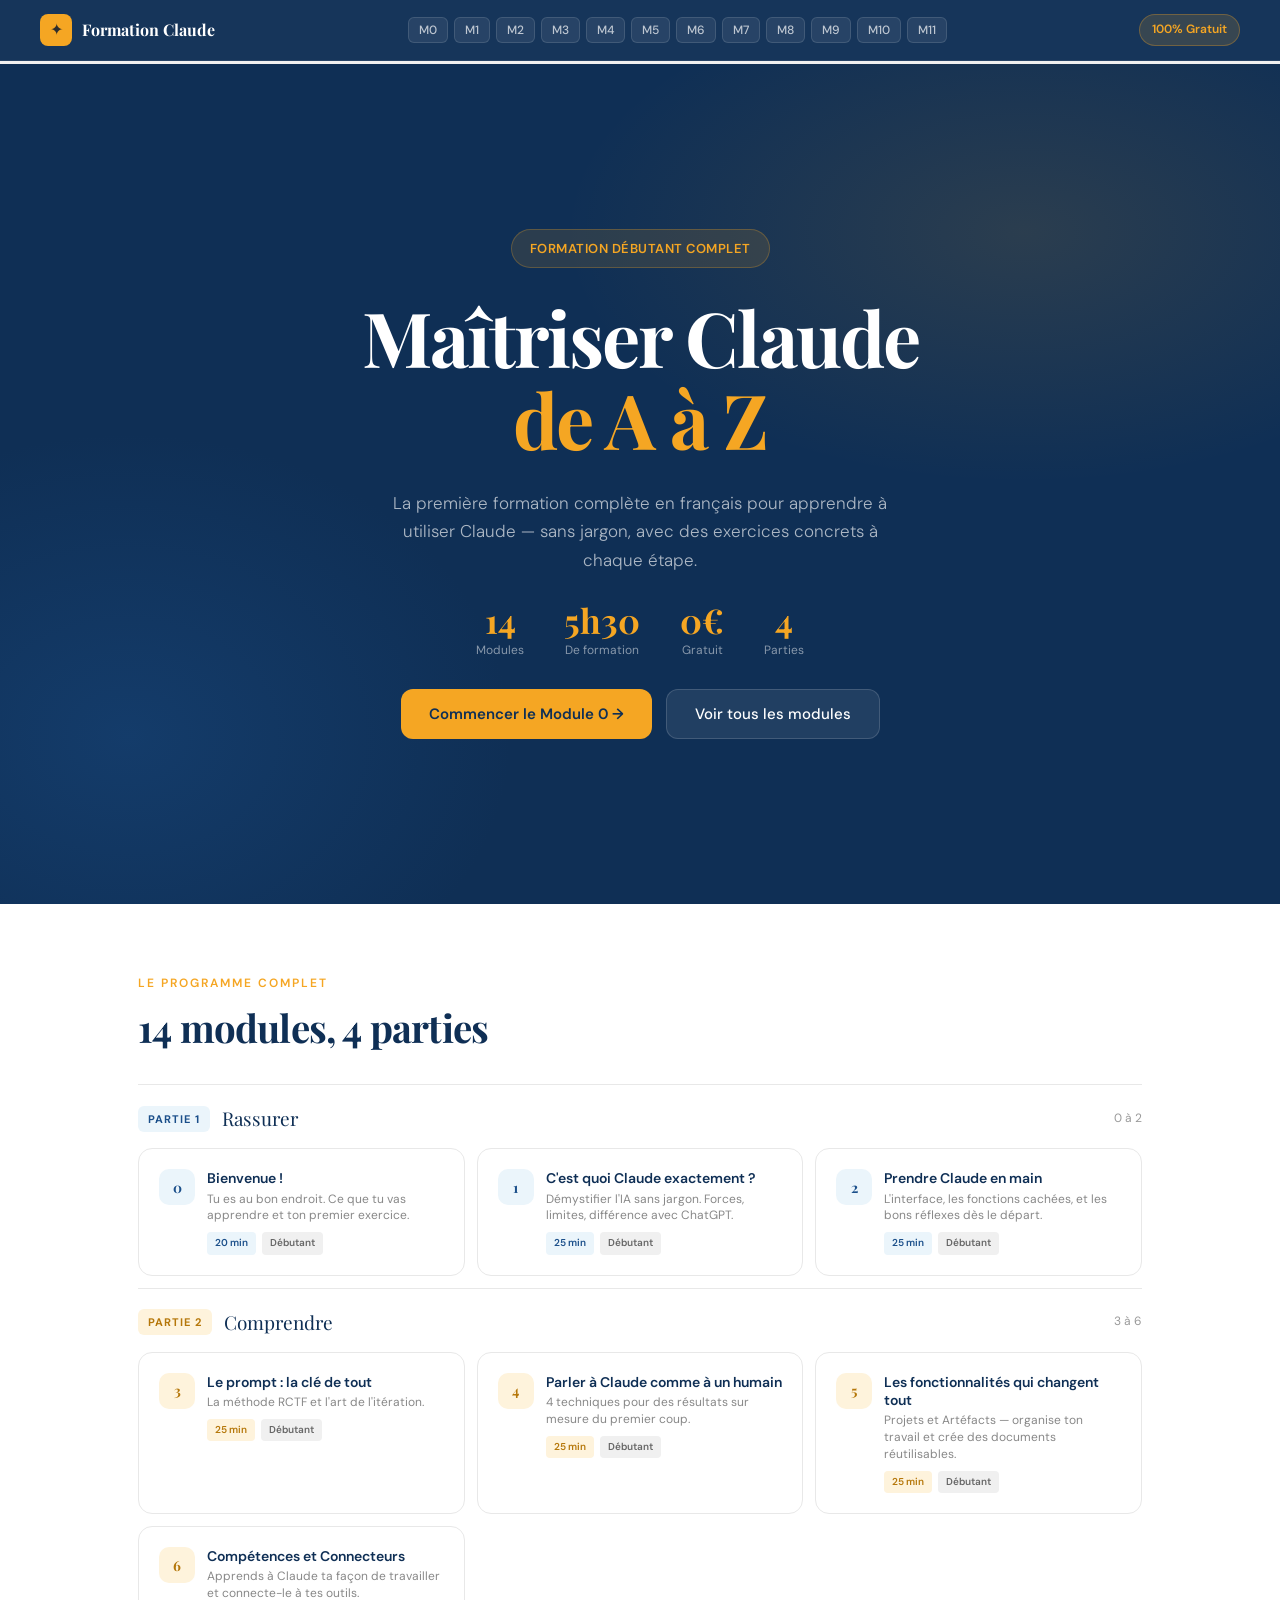
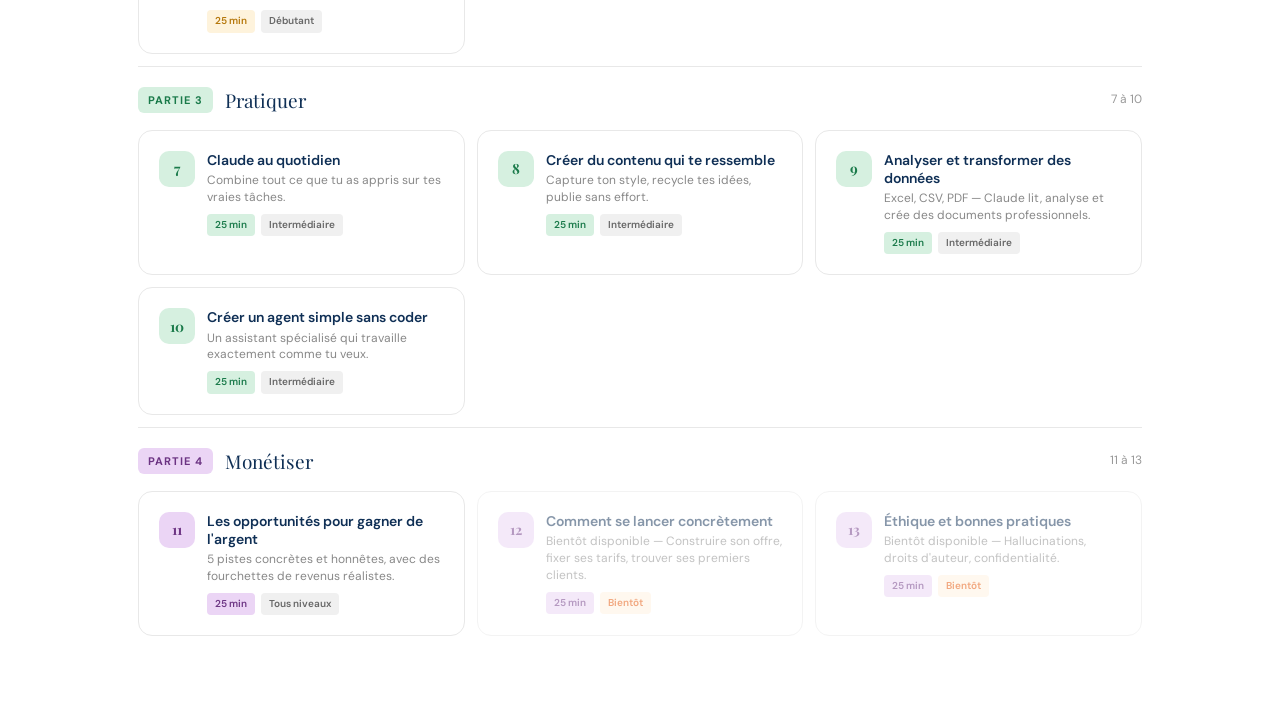
==== commit b1b0c860: "Add module 8 et 9" ====
--- a/formation-claude (1).html
+++ b/formation-claude (1).html
@@ -488,68 +488,97 @@
 ],
 recap:{points:["Un prompt isolé donne un résultat correct. Un système configuré (Projet + Compétences + Connecteurs + chaînage) donne un résultat sur mesure en 30 secondes.","Pour chaque tâche récurrente, la question à se poser : est-ce que j'ai une Compétence pour ça ? Un Connecteur ? Si non, crée-les maintenant.","L'auto-critique (\"relis comme si tu étais le destinataire\") transforme un bon résultat en résultat excellent — à chaque fois."]}},
 
-{partie:2,num:8,locked:false,titre:"Claude comme assistant créatif",sub:"Créer du contenu qui te ressemble vraiment, pas le style générique de l'IA.",duree:"25 min",niv:"Débutant",
-sections:[
-{lbl:"🎯 Accroche",titre:"Le piège à éviter",html:`<p class="block-text">Tu l'as sûrement déjà lu sur LinkedIn : les posts qui commencent par une question rhétorique, enchaînent sur 5 points avec des emojis, et finissent par "Et toi, qu'en penses-tu ?"</p>
-<p class="block-text">C'est le contenu Claude par défaut. Pas mauvais. Juste sans âme. Ce module t'apprend à éviter ce piège.</p>`},
-{lbl:"💡 Notion clé",titre:"Apprendre ton style à Claude",html:`<div class="encadre bleu"><div class="encadre-title">🎭 La technique fondamentale — 4 étapes</div><ul>
-<li><strong>Étape 1</strong> — "Voici 3 textes que j'ai écrits. Analyse mon style en 5 points précis : vocabulaire, structures de phrases, ton, habitudes."</li>
-<li><strong>Étape 2</strong> — Claude décrit ton style. Corrige ce qui est faux.</li>
-<li><strong>Étape 3</strong> — "Écris [contenu] sur [sujet] en respectant exactement ce style."</li>
-<li><strong>Étape 4</strong> — Ajoute la description dans les instructions de ton Projet. Claude l'applique désormais automatiquement.</li></ul></div>
-<div class="encadre orange" style="margin-top:12px;"><div class="encadre-title">📱 Posts LinkedIn</div><ul>
-<li><em>"Dans mon style [description]. Post LinkedIn sur [sujet]. Accroche percutante sur la 1ère ligne. Max 1 300 caractères."</em></li>
-<li><em>"Propose-moi 5 versions différentes de l'accroche pour ce post."</em></li></ul></div>
-<div class="encadre vert" style="margin-top:12px;"><div class="encadre-title">🔄 La stratégie de recyclage</div><p>Un article → Claude le transforme en : 3 posts LinkedIn, 1 newsletter, 1 script de 5 min, 1 résumé en bullets. <strong>Un seul effort, cinq formats.</strong></p></div>`},
-{lbl:"👀 Exemple",titre:"Articles et brainstorming",html:`<div class="encadre bleu"><div class="encadre-title">📝 Méthode pour un article de qualité</div>
-<table class="tableau"><tr><th>Étape</th><th>Prompt</th></tr>
-<tr><td>1. L'angle</td><td>"Propose 5 angles dont 2 contre-intuitifs."</td></tr>
-<tr><td>2. Le plan</td><td>"Crée un plan détaillé avec sections et transitions."</td></tr>
-<tr><td>3. Rédaction</td><td>"Écris la section [X] dans mon style. [N] mots. Sans intro générique."</td></tr>
-<tr><td>4. Relecture</td><td>"Identifie les passages génériques et propose des améliorations."</td></tr></table></div>
-<div class="encadre violet" style="margin-top:12px;"><div class="encadre-title">💡 Anti-page-blanche</div><ul>
+{partie:2,num:8,locked:false,titre:"Créer du contenu qui te ressemble",sub:"Capture ton style, recycle tes idées, publie sans effort.",duree:"25 min",niv:"Intermédiaire",
+sections:[
+{lbl:"🎯 Accroche",titre:"Le piège à éviter",html:`<p class="block-text">Au module précédent, tu as créé un post en 5 minutes. Mais si tu publies régulièrement, un post ne suffit pas — il te faut un système.</p>
+<p class="block-text">Tu l'as sûrement déjà vu : ces posts IA qui commencent par une question rhétorique, enchaînent sur 5 points avec des emojis, et finissent par "Et toi, qu'en penses-tu ?" Pas mauvais. Juste sans âme.</p>
+<p class="block-text">Ce module t'apprend à faire l'inverse : capturer ton style une fois pour toutes, et produire n'importe quel format — article, post, newsletter, script — avec ta voix, à chaque fois.</p>`},
+{lbl:"💡 Notion clé",titre:"Capture ton style, produis sans limites",html:`<div class="encadre bleu"><div class="encadre-title">🎭 Capturer ton style — 4 étapes</div><ol style="padding-left:16px;display:flex;flex-direction:column;gap:6px;">
+<li style="font-size:14px;color:#444;">Trouve 2-3 textes que tu as écrits et dont tu es fier. Envoie-les à Claude : <em>"Voici des textes que j'ai écrits. Analyse mon style en 5 points précis : vocabulaire, structures de phrases, ton, rythme, ce qui me distingue d'un style générique."</em></li>
+<li style="font-size:14px;color:#444;">Claude décrit ton style. Lis attentivement — corrige ce qui est faux, précise ce qui manque.</li>
+<li style="font-size:14px;color:#444;">Teste : <em>"Écris un paragraphe sur [sujet] en respectant exactement ce style."</em> Si ça ne sonne pas comme toi, ajuste.</li>
+<li style="font-size:14px;color:#444;">Une fois satisfait, crée une Compétence "mon-style" avec cette description. Claude l'appliquera automatiquement dans toutes tes conversations — pas seulement dans un Projet.</li></ol></div>
+<div class="encadre orange" style="margin-top:12px;"><div class="encadre-title">🔄 Le recyclage : 1 contenu → 5 formats</div>
+<p>Tu as écrit un article, une présentation, ou même un simple email détaillé. Claude le transforme en plusieurs formats :</p>
+<table class="tableau" style="margin-top:10px;"><tr><th>Input</th><th>→ Demande</th><th>Output</th></tr>
+<tr><td>Un article de blog</td><td>"Transforme en post pour les réseaux sociaux"</td><td>Post de 1 300 caractères avec accroche</td></tr>
+<tr><td>Le même article</td><td>"Transforme en newsletter"</td><td>Email structuré avec intro personnelle</td></tr>
+<tr><td>Le même article</td><td>"Extrais les 5 idées clés en bullets"</td><td>Résumé partageable</td></tr>
+<tr><td>Le même article</td><td>"Transforme en fil de discussion"</td><td>Thread en 7 messages progressifs</td></tr>
+<tr><td>Le même article</td><td>"Crée un prompt pour générer une image qui illustre cet article avec une IA comme Grok ou DALL-E"</td><td>Prompt visuel détaillé, prêt à copier-coller</td></tr></table>
+<p style="margin-top:10px;">Un seul effort de réflexion. Cinq contenus publiables. Ta Compétence "mon-style" s'applique à chaque format automatiquement.</p></div>`},
+{lbl:"👀 En pratique",titre:"D'une idée brute à un article publié",html:`<div class="encadre bleu"><div class="encadre-title">📝 Méthode en 5 étapes</div>
+<p style="margin-top:8px;"><strong>Étape 1 — Trouver l'angle</strong></p>
+<p><em>"Sur le thème [sujet], propose 5 angles dont 2 contre-intuitifs et 1 qui contredit l'opinion dominante."</em></p>
+<p style="margin-top:10px;"><strong>Étape 2 — Valider avec une recherche</strong></p>
+<p><em>"Cherche en ligne ce qui a déjà été publié sur cet angle. Qu'est-ce qui manque dans les articles existants ? C'est là que je dois apporter de la valeur."</em></p>
+<p style="margin-top:10px;"><strong>Étape 3 — Structurer</strong></p>
+<p><em>"Crée un plan détaillé : intro (accroche + promesse), 3-4 sections avec transitions, conclusion avec appel à l'action."</em></p>
+<p style="margin-top:10px;"><strong>Étape 4 — Rédiger section par section</strong></p>
+<p><em>"Écris la section [X]. [N] mots. Sans intro générique. Commence directement par l'idée forte."</em><br>Ne demande jamais "écris l'article entier" — toujours section par section.</p>
+<p style="margin-top:10px;"><strong>Étape 5 — Auto-critique ciblée</strong></p>
+<p><em>"Relis l'article complet. Identifie : les passages qui sonnent 'IA', les transitions faibles, les affirmations sans preuve. Propose une correction pour chacun."</em></p></div>
+<div class="encadre violet" style="margin-top:12px;"><div class="encadre-title">💡 Anti-page-blanche</div><p>Tu ne sais pas sur quoi écrire ?</p><ul>
 <li><em>"Génère 20 idées sur [thème], dont certaines contre-intuitives et certaines provocatrices."</em></li>
-<li><em>"Tout le monde parle de [sujet] de la même façon. Propose 5 angles originaux."</em></li></ul></div>`},
-{lbl:"✏️ Exercice",titre:"Exercice du Module 7",html:`<div class="encadre orange"><div class="encadre-title">🎯 Exercice guidé — Apprendre ton style (10 min)</div>
-<p>Trouve 2-3 textes que tu as écrits. Dans ton Projet :</p>
-<div class="prompt">"Voici des textes que j'ai écrits. Analyse mon style en 5 points précis. Décris mon vocabulaire, mes structures, mon ton, ce qui me distingue d'un style générique."</div>
-<p style="margin-top:8px;">Lis, corrige, ajoute dans les instructions de ton Projet.</p></div>
-<div class="encadre bleu" style="margin-top:12px;"><div class="encadre-title">🚀 Défi — Post dans ton style (10 min)</div>
-<p>Choisis un sujet que tu maîtrises. Demande un post LinkedIn dans ton style. Si ça ne sonne pas comme toi : <em>"Ce passage ne me ressemble pas. Je dirais plutôt [ta façon]. Recommence."</em></p></div>`}
-],
-recap:{points:["Le piège à éviter : le contenu générique qui sonne IA. La solution : apprendre ton style à Claude avec tes propres textes. Une fois dans ton Projet, il l'applique automatiquement.","Pour chaque contenu : commence par l'angle, puis le plan, puis la rédaction section par section. Ne demande jamais 'écris l'article entier' d'un coup.","Le recyclage de contenu : un texte créé une fois peut devenir 5 formats différents en quelques minutes."],prompt:"Tu écriras dans mon style : [description]. Crée un [post / article / newsletter] sur [sujet]. Angle : [angle]. Longueur : [X mots]. Commence directement par le contenu."}},
-
-{partie:2,num:9,locked:false,titre:"Construire un workflow avec Claude",sub:"Automatise tes tâches récurrentes avec des séquences de prompts.",duree:"25 min",niv:"Intermédiaire",
-sections:[
-{lbl:"🎯 Accroche",titre:"L'accroche",html:`<p class="block-text">Sophie passe 45 minutes chaque lundi sur ses rapports clients. Chaque semaine. Sans variation. Avec un workflow Claude bien construit, ces 45 minutes deviennent 10 — et la qualité s'améliore.</p>
-<p class="block-text">Un workflow, c'est une suite de prompts enchaînés. Au lieu d'un seul gros prompt qui fait tout, tu décomposes en étapes simples.</p>`},
-{lbl:"💡 Notion clé",titre:"Construire un workflow en 4 étapes",html:`<table class="tableau"><tr><th>Étape</th><th>Ce que tu fais</th></tr>
-<tr><td>1. Cartographier</td><td>Liste toutes les micro-étapes du processus de début en fin</td></tr>
-<tr><td>2. Identifier les inputs</td><td>Pour chaque étape, qu'est-ce que Claude doit savoir ?</td></tr>
-<tr><td>3. Écrire les prompts</td><td>Un prompt par étape. Teste chacun indépendamment.</td></tr>
-<tr><td>4. Créer le template</td><td>Assemble avec variables [entre crochets]. Sauvegarde dans ton Projet.</td></tr></table>
-<div class="encadre bleu" style="margin-top:14px;"><div class="encadre-title">📋 Exemple — Rapport client en 4 étapes</div><ul>
-<li>"Voici mes notes brutes : [notes]. Structure-les en : actions / points en cours / problèmes / décisions."</li>
-<li>"Parmi ces infos, identifie ce qui concerne le client [nom]. 5 points max."</li>
-<li>"Rédige le rapport hebdomadaire. Ton : [ton]. Structure : avancement / vigilance / prochaines étapes. 300 mots max."</li>
-<li>"Ajoute une accroche personnalisée sur : [détail spécifique à ce client]."</li></ul></div>`},
-{lbl:"👀 Exemple",titre:"5 workflows prêts à utiliser",html:`<div class="encadre orange"><div class="encadre-title">⚡ Emails du matin</div><ul>
-<li>"Classe mes emails non lus par priorité et indique le type de réponse nécessaire."</li>
-<li>"Pour l'email de [expéditeur], rédige une réponse professionnelle qui [objectif]. Max 5 lignes."</li></ul></div>
-<div class="encadre vert" style="margin-top:10px;"><div class="encadre-title">⚡ Préparation de réunion</div><ul>
-<li>"Je rencontre [qui] pour [objectif]. Quels arguments mettre en avant ? Quelles objections anticiper ?"</li>
-<li>"Crée-moi un ordre du jour avec timing et questions clés."</li></ul></div>
-<div class="encadre violet" style="margin-top:10px;"><div class="encadre-title">⚡ Bilan hebdomadaire</div><ul>
-<li>"Voici ce que j'ai accompli [liste] et ce qui n'a pas été fait [liste]. Analyse les écarts."</li>
-<li>"Pour la semaine prochaine [priorités], organise sur 5 jours de façon réaliste."</li></ul></div>`},
-{lbl:"✏️ Exercice",titre:"Exercice du Module 8",html:`<div class="encadre orange"><div class="encadre-title">🚀 Défi — Construis ton premier workflow (15 min)</div><ul>
-<li>Identifie ta tâche la plus répétitive (même processus à chaque fois)</li>
-<li>Décompose-la en 3 à 5 micro-étapes</li>
-<li>Écris un prompt pour chaque étape, teste-les</li>
-<li>Assemble en template avec variables [entre crochets], sauvegarde dans ton Projet</li></ul>
-<p style="margin-top:8px;">Note le temps gagné la prochaine fois que tu fais cette tâche.</p></div>`}
-],
-recap:{points:["Un workflow = une suite de prompts enchaînés. Un prompt = une étape = un livrable précis. Ne demande jamais tout en un seul prompt.","Construire en 4 étapes : cartographier, identifier les inputs, écrire les prompts, créer le template avec variables [entre crochets].","Sauvegarde tes templates dans ton Projet. La prochaine fois, copier-coller et remplir les variables. C'est là que se trouve le vrai gain de temps."],prompt:"Voici ma tâche récurrente : [description]. Je la fais [fréquence]. Infos pour cette fois : [inputs]. Étape [X] du workflow : [prompt]. Produis [livrable]."}},
+<li><em>"Tout le monde parle de [sujet] de la même façon. Propose 5 angles que personne n'a pris."</em></li>
+<li><em>"Quelles sont les questions que mes clients me posent le plus ? Chacune est un article potentiel."</em></li></ul></div>`},
+{lbl:"✏️ Exercice",titre:"Ton système de contenu",html:`<div class="encadre orange"><div class="encadre-title">🎯 Exercice — 20 min</div>
+<p><strong>Étape 1 — Capture ton style (8 min)</strong></p>
+<p>Trouve 2-3 textes que tu as écrits. Envoie-les à Claude :</p>
+<div class="prompt">"Analyse mon style en 5 points précis."</div>
+<p style="margin-top:8px;">Lis, corrige, puis crée une Compétence "mon-style" avec cette description (Personnaliser → Compétences → +).</p>
+<p style="margin-top:14px;"><strong>Étape 2 — Teste le recyclage (7 min)</strong></p>
+<p>Prends un contenu que tu as déjà écrit (article, email long, présentation). Demande à Claude de le transformer en 3 formats différents. Vérifie que ta Compétence "mon-style" s'est activée automatiquement.</p>
+<p style="margin-top:14px;"><strong>Étape 3 — Trouve ton prochain sujet (5 min)</strong></p>
+<p><em>"Quelles sont les 5 questions que mes clients me posent le plus souvent ?"</em> Puis : <em>"Pour la question [X], propose 3 angles d'article dont 1 contre-intuitif."</em></p>
+<p style="margin-top:8px;">Tu repars avec un sujet et un angle — prêt à écrire.</p></div>`}
+],
+recap:{points:["Capture ton style en 4 étapes : donne tes textes → Claude analyse → tu corriges → tu sauvegardes en Compétence. C'est fait une fois, appliqué partout.","Le recyclage : un seul contenu devient 5 formats publiables. Un effort de réflexion, cinq publications.","L'anti-page-blanche : les questions de tes clients sont tes meilleurs sujets. Claude trouve les angles que tu n'aurais pas vus."]}},
+
+{partie:2,num:9,locked:false,titre:"Analyser et transformer des données",sub:"Excel, CSV, PDF — Claude lit, analyse et crée des documents professionnels.",duree:"25 min",niv:"Intermédiaire",
+sections:[
+{lbl:"🎯 Accroche",titre:"Le superpouvoir que personne ne connaît",html:`<p class="block-text">La plupart des gens utilisent Claude pour écrire du texte. Mais Claude sait aussi lire un tableur de 10 000 lignes, créer des graphiques, analyser un contrat de 50 pages, et générer des PowerPoint, des Excel et des PDF — directement dans la conversation.</p>
+<p class="block-text">Ce module te montre comment transformer Claude en analyste de données et en générateur de documents professionnels — sans aucune compétence technique.</p>`},
+{lbl:"💡 Notion clé",titre:"Claude lit ce que tu n'as pas le temps de lire",html:`<div class="encadre bleu"><div class="encadre-title">📊 Analyser un tableur</div>
+<p>Joins un fichier Excel ou CSV via le bouton +. Claude peut :</p><ul>
+<li>Identifier les tendances, anomalies et valeurs aberrantes</li>
+<li>Calculer des moyennes, totaux, pourcentages, comparaisons entre périodes</li>
+<li>Générer des graphiques directement dans le chat : barres, lignes, camemberts</li></ul>
+<p style="margin-top:10px;">Exemple :</p><ol style="padding-left:16px;display:flex;flex-direction:column;gap:6px;">
+<li style="font-size:14px;color:#444;"><em>"Voici mes ventes des 12 derniers mois [fichier joint]. Identifie les 3 tendances principales et les mois anormaux."</em></li>
+<li style="font-size:14px;color:#444;"><em>"Crée un graphique d'évolution du chiffre d'affaires par mois."</em></li>
+<li style="font-size:14px;color:#444;"><em>"Quels produits ont progressé et lesquels ont reculé ? Recommande 3 actions."</em></li></ol></div>
+<div class="encadre orange" style="margin-top:12px;"><div class="encadre-title">📄 Analyser un document long</div>
+<p>Joins un PDF, Word ou texte. Claude peut analyser jusqu'à 200 pages.</p>
+<p style="margin-top:8px;">Exemples :</p><ul>
+<li>Un rapport annuel : <em>"Résume les 5 chiffres clés et les 3 risques mentionnés."</em></li>
+<li>Un contrat : <em>"Liste mes obligations, les clauses inhabituelles, et les points à négocier."</em></li>
+<li>Une étude de marché : <em>"Extrais les données qui concernent mon secteur [secteur] et synthétise en 10 points."</em></li></ul></div>
+<div class="encadre rouge" style="margin-top:12px;"><div class="encadre-title">⚠️ Rappel</div><p>Claude peut se tromper sur les calculs complexes. Pour les chiffres critiques, vérifie avec un tableur. Demande-lui toujours <em>"Montre-moi comment tu as calculé ça."</em></p></div>`},
+{lbl:"🔧 En pratique",titre:"Claude génère tes documents",html:`<p class="block-text">Depuis février 2026, Claude peut créer des fichiers téléchargeables directement dans la conversation — gratuitement.</p>
+<table class="tableau"><tr><th>Format</th><th>Exemple de demande</th></tr>
+<tr><td>Excel (.xlsx)</td><td><em>"Crée un tableur de suivi budgétaire avec les colonnes : poste de dépense, prévu, réel, écart. Ajoute les formules de calcul."</em></td></tr>
+<tr><td>PowerPoint (.pptx)</td><td><em>"Crée une présentation de 10 slides pour [sujet]. Structure : problème, solution, bénéfices, prochaines étapes. Design professionnel."</em></td></tr>
+<tr><td>Word (.docx)</td><td><em>"Crée un modèle de proposition commerciale avec les sections : contexte, objectifs, méthodologie, livrables, tarifs, conditions."</em></td></tr>
+<tr><td>PDF</td><td><em>"Transforme cette analyse en PDF formaté, prêt à envoyer à mon client."</em></td></tr></table>
+<div class="encadre vert" style="margin-top:14px;"><div class="encadre-title">💡 Le combo analyse + document</div>
+<p>C'est là que ça devient puissant : tu analyses un fichier, puis tu génères un livrable à partir des résultats.</p><ol style="padding-left:16px;display:flex;flex-direction:column;gap:6px;">
+<li style="font-size:14px;color:#444;">Joins ton fichier de ventes → <em>"Analyse les tendances sur 12 mois."</em></li>
+<li style="font-size:14px;color:#444;"><em>"Crée un PowerPoint de 5 slides qui présente ces résultats à ma direction."</em></li>
+<li style="font-size:14px;color:#444;"><em>"Crée un Excel avec les données brutes et les graphiques en annexe."</em></li></ol>
+<p style="margin-top:10px;">En 3 messages : un fichier analysé, une présentation prête, un tableur de support. Télécharge ou sauvegarde sur Google Drive via ton Connecteur.</p></div>`},
+{lbl:"✏️ Exercice",titre:"Analyse et crée",html:`<div class="encadre orange"><div class="encadre-title">🎯 Exercice — 20 min</div>
+<p><strong>Étape 1 — Analyse un fichier réel (10 min)</strong></p>
+<p>Trouve un fichier que tu utilises au travail : tableur de suivi, export de données, factures, rapport. Joins-le à Claude et demande :</p>
+<div class="prompt">"Analyse ce fichier. Identifie les 3 informations les plus importantes que je devrais connaître et crée un graphique qui résume la situation."</div>
+<p style="margin-top:14px;"><strong>Étape 2 — Génère un document professionnel (10 min)</strong></p>
+<p>À partir de l'analyse, demande un livrable :</p><ul>
+<li>Si tu présentes à quelqu'un → un PowerPoint</li>
+<li>Si tu dois partager des données → un Excel</li>
+<li>Si tu dois envoyer un résumé → un PDF ou un Word</li></ul>
+<p style="margin-top:8px;">Télécharge le fichier. Est-ce que tu aurais pu le produire aussi vite manuellement ?</p></div>`}
+],
+recap:{points:["Claude analyse tes fichiers (Excel, CSV, PDF) directement dans la conversation : tendances, anomalies, calculs, graphiques — sans compétence technique.","Claude génère des documents téléchargeables : Excel, PowerPoint, Word, PDF. Gratuit pour tous depuis février 2026.","Le vrai gain : enchaîner les deux. Analyse un fichier → génère un livrable prêt à envoyer. En 3 messages, tu produis ce qui prenait une demi-journée."]}},
 
 {partie:2,num:10,locked:false,titre:"Créer un agent simple sans coder",sub:"Un assistant spécialisé qui travaille exactement comme tu veux.",duree:"25 min",niv:"Intermédiaire",
 sections:[
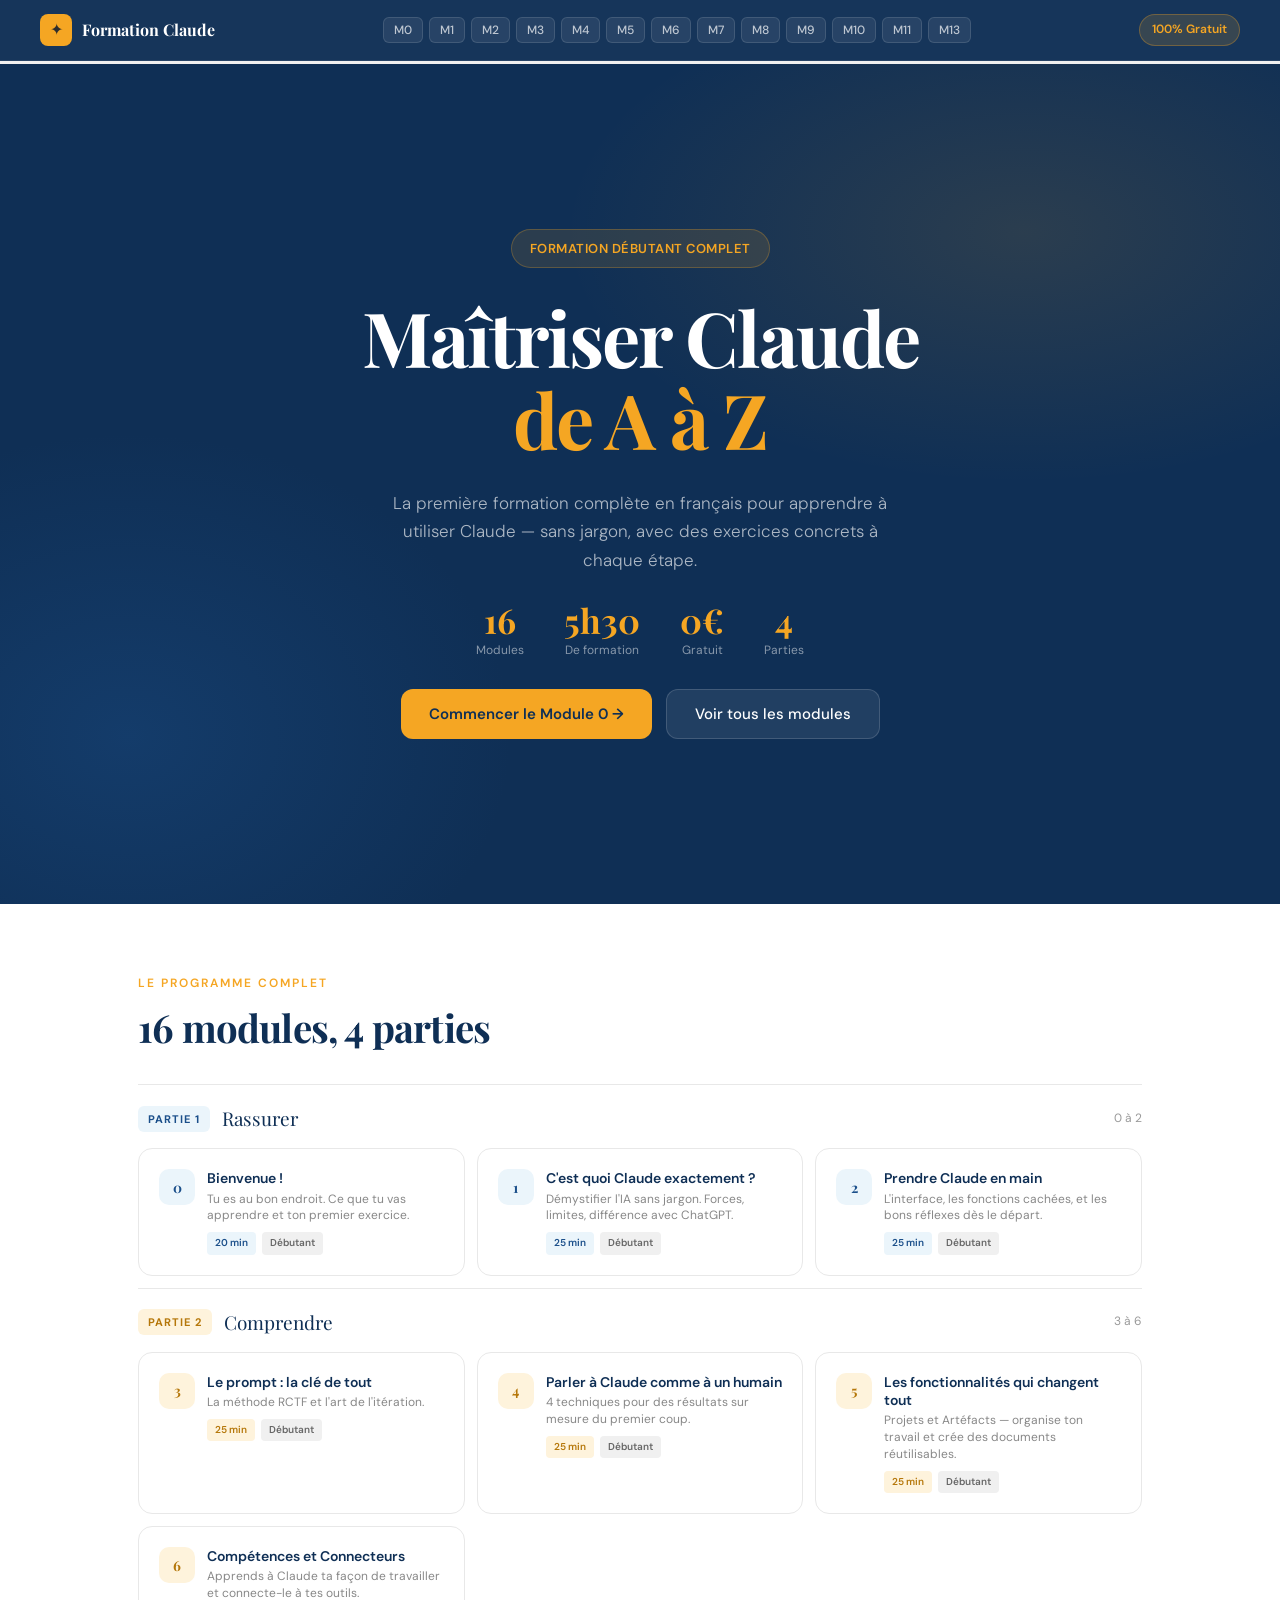
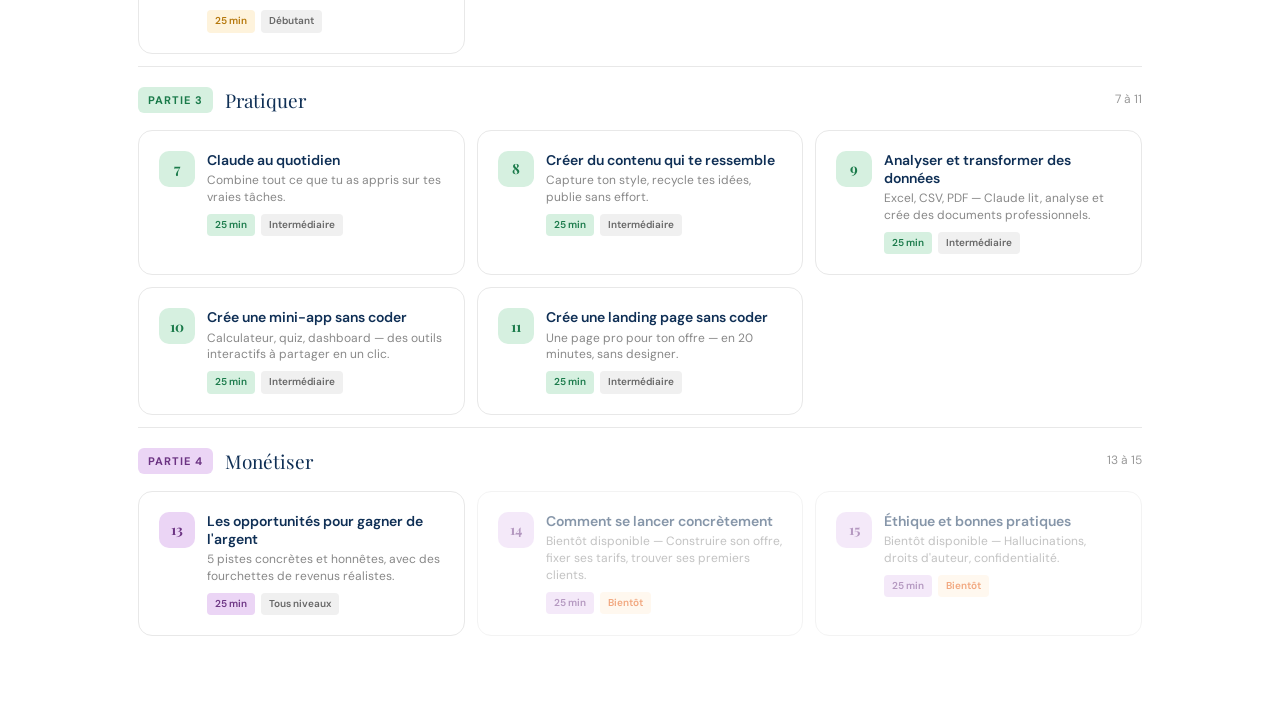
==== commit 685ecb24: "add module 10 et 11" ====
--- a/formation-claude (1).html
+++ b/formation-claude (1).html
@@ -139,7 +139,7 @@
       <h1 class="hero-title">Maîtriser Claude<span>de A à Z</span></h1>
       <p class="hero-subtitle">La première formation complète en français pour apprendre à utiliser Claude — sans jargon, avec des exercices concrets à chaque étape.</p>
       <div class="hero-stats">
-        <div class="stat"><span class="stat-number">14</span><span class="stat-label">Modules</span></div>
+        <div class="stat"><span class="stat-number">16</span><span class="stat-label">Modules</span></div>
         <div class="stat"><span class="stat-number">5h30</span><span class="stat-label">De formation</span></div>
         <div class="stat"><span class="stat-number">0€</span><span class="stat-label">Gratuit</span></div>
         <div class="stat"><span class="stat-number">4</span><span class="stat-label">Parties</span></div>
@@ -152,7 +152,7 @@
   </section>
   <div class="modules-index" id="idx">
     <p class="section-label">Le programme complet</p>
-    <h2 class="section-title">14 modules, 4 parties</h2>
+    <h2 class="section-title">16 modules, 4 parties</h2>
     <div id="idx-grid"></div>
   </div>
 </div>
@@ -177,9 +177,9 @@
 <table class="tableau"><tr><th>Partie</th><th>Objectif</th><th>Modules</th></tr>
 <tr><td>🟦 Rassurer</td><td>Tu prends Claude en main, tu envoies ton premier message</td><td>0 à 2</td></tr>
 <tr><td>🟠 Comprendre</td><td>Tu maîtrises les prompts et les fonctionnalités</td><td>3 à 6</td></tr>
-<tr><td>🟢 Pratiquer</td><td>Tu utilises Claude sur des cas concrets du quotidien</td><td>7 à 10</td></tr>
-<tr><td>🟣 Monétiser</td><td>Tu transformes tes compétences en opportunités de revenus</td><td>11 à 13</td></tr></table>
-<p class="block-text" style="margin-top:16px;">Au total : <strong>14 modules</strong>, ~25 minutes chacun. À ton rythme, quand tu veux.</p>`},
+<tr><td>🟢 Pratiquer</td><td>Tu utilises Claude sur des cas concrets du quotidien</td><td>7 à 12</td></tr>
+<tr><td>🟣 Monétiser</td><td>Tu transformes tes compétences en opportunités de revenus</td><td>13 à 15</td></tr></table>
+<p class="block-text" style="margin-top:16px;">Au total : <strong>16 modules</strong>, ~25 minutes chacun. À ton rythme, quand tu veux.</p>`},
 {lbl:"⚙️ Méthode",titre:"Comment suivre cette formation",html:`<div class="encadre vert"><div class="encadre-title">✅ Les bonnes pratiques</div><ul>
 <li>Ouvre claude.ai dans un autre onglet — c'est gratuit, aucune carte bancaire nécessaire.</li>
 <li>Lis chaque module avec Claude ouvert à côté — <em>pendant</em>, pas après.</li>
@@ -580,35 +580,111 @@
 ],
 recap:{points:["Claude analyse tes fichiers (Excel, CSV, PDF) directement dans la conversation : tendances, anomalies, calculs, graphiques — sans compétence technique.","Claude génère des documents téléchargeables : Excel, PowerPoint, Word, PDF. Gratuit pour tous depuis février 2026.","Le vrai gain : enchaîner les deux. Analyse un fichier → génère un livrable prêt à envoyer. En 3 messages, tu produis ce qui prenait une demi-journée."]}},
 
-{partie:2,num:10,locked:false,titre:"Créer un agent simple sans coder",sub:"Un assistant spécialisé qui travaille exactement comme tu veux.",duree:"25 min",niv:"Intermédiaire",
-sections:[
-{lbl:"🎯 Accroche",titre:"L'accroche",html:`<p class="block-text">Un agent Claude = un Projet très bien configuré avec un rôle précis. La différence avec un Projet classique : la profondeur des instructions.</p>
-<p class="block-text">Un Projet ordinaire dit à Claude <em>qui tu es</em>. Un agent lui dit <em>qui IL est</em>, comment se comporter, et ce qu'il ne doit jamais faire. Et tu n'as pas besoin de coder.</p>`},
-{lbl:"💡 Notion clé",titre:"Les 5 ingrédients d'un bon agent",html:`<table class="tableau"><tr><th>Ingrédient</th><th>Exemple concret</th></tr>
-<tr><td>1. L'identité</td><td>"Tu es Alex, assistant commercial spécialisé en qualification de prospects B2B."</td></tr>
-<tr><td>2. La mission</td><td>"Ta mission : m'aider à qualifier les prospects entrants et préparer mes rendez-vous."</td></tr>
-<tr><td>3. Comportement</td><td>"Tu poses toujours 3 questions avant de répondre. Tu es concis. Tu dis quand tu ne sais pas."</td></tr>
-<tr><td>4. Format de sortie</td><td>"Chaque réponse : résumé / points clés / action recommandée."</td></tr>
-<tr><td>5. Limites</td><td>"Tu ne donnes pas de prix sans validation. Tu ne parles que de sujets liés à la vente."</td></tr></table>
-<div class="encadre violet" style="margin-top:14px;"><div class="encadre-title">📝 Template à copier-coller</div>
-<div class="prompt">Tu es [nom], [rôle] spécialisé(e) dans [domaine].<br>Ta mission : [objectif principal] pour [qui].<br>Comportement : tu [habitude 1] / tu ne [limite 1]<br>Format : chaque réponse suit cette structure : [structure]<br>Limites : tu ne parles que de [domaine].</div></div>`},
-{lbl:"👀 Exemple",titre:"3 agents concrets à configurer",html:`<div class="encadre bleu"><div class="encadre-title">💼 Agent qualification de prospects</div>
-<p>Instructions : "Tu es Max, mon assistant commercial. Avant toute réponse, tu poses 3 questions : budget ? calendrier ? décideur final ? Tu analyses ensuite le niveau de maturité et recommandes une stratégie."</p>
-<p>Utilisation : "Nouveau prospect : [entreprise]. Infos : [ce que je sais]. Aide-moi à préparer mon appel."</p></div>
-<div class="encadre orange" style="margin-top:12px;"><div class="encadre-title">✍️ Agent éditeur de contenu</div>
-<p>Instructions : "Tu es Maya, mon éditrice. Tu connais mon style : [description]. Pour chaque texte, tu identifies : passages qui ne sonnent pas comme moi, répétitions, force de l'accroche. Tu proposes des corrections. Tu chirurgies, tu ne récris pas tout."</p></div>
-<div class="encadre vert" style="margin-top:12px;"><div class="encadre-title">🎯 Agent préparation de réunions</div>
-<p>Instructions : "Tu es Sam. Pour chaque réunion : 3 objectifs, questions clés à poser, objections probables + réponses, ordre du jour avec timing. Tu es concis et orienté action."</p></div>`},
-{lbl:"✏️ Exercice",titre:"Exercice du Module 9",html:`<div class="encadre orange"><div class="encadre-title">🚀 Défi — Crée ton premier agent (15 min)</div><ul>
-<li>Crée un nouveau Projet : "Agent [nom]"</li>
-<li>Rédige les instructions avec les 5 ingrédients</li>
-<li>Teste sur une situation réelle</li>
-<li>Ajuste jusqu'au comportement voulu</li></ul></div>
-<div class="encadre rouge" style="margin-top:12px;"><div class="encadre-title">⚠️ Les limites dans Claude.ai de base</div><p>Un agent ne peut pas envoyer des emails ou agir seul. Pour l'autonomie réelle, il faut connecter Claude à des outils externes (Make, n8n) — c'est le niveau avancé, au-delà de cette formation.</p></div>`}
-],
-recap:{points:["Un agent Claude = un Projet très bien configuré avec un rôle précis. La différence : la profondeur des instructions sur qui il est et comment se comporter.","Les 5 ingrédients : identité, mission, règles de comportement, format de sortie, limites. Un ingrédient manquant = agent inconstant.","Dans Claude.ai de base, l'agent traite tes infos et produit des livrables structurés. Pour l'autonomie réelle, il faut des outils externes."],prompt:"Tu es [nom et rôle]. Ta mission : [mission]. Règles : [comportement]. Format : [structure]. Limites : [ce que tu ne fais pas]. Situation : [ta situation]."}},
-
-{partie:3,num:11,locked:false,titre:"Les opportunités pour gagner de l'argent",sub:"5 pistes concrètes et honnêtes, avec des fourchettes de revenus réalistes.",duree:"25 min",niv:"Tous niveaux",
+{partie:2,num:10,locked:false,titre:"Crée une mini-app sans coder",sub:"Calculateur, quiz, dashboard — des outils interactifs à partager en un clic.",duree:"25 min",niv:"Intermédiaire",
+sections:[
+{lbl:"🎯 Accroche",titre:"Un outil qui marche — sans écrire une ligne de code",html:`<p class="block-text">Jusqu'ici, tu as utilisé Claude pour produire du texte, des documents, des analyses. Mais Claude peut aussi construire de vrais outils interactifs — des mini-applications que tes clients ou tes collègues peuvent utiliser directement.</p>
+<p class="block-text">Un calculateur de devis. Un quiz de qualification. Un tableau de bord de suivi. Normalement, il faut un développeur. Ici, il te faut une conversation.</p>
+<p class="block-text">Ce module t'apprend à décrire ce que tu veux de façon assez précise pour que Claude le construise — et à itérer jusqu'à ce que ça marche vraiment. Tu vas mobiliser tout ce que tu as appris depuis le début de la formation.</p>`},
+{lbl:"💡 Notion clé",titre:"Penser comme un concepteur",html:`<p class="block-text">Créer une mini-app, ce n'est pas juste dire "fais-moi un calculateur". Il faut décrire la logique — et c'est là que toutes tes techniques de prompting entrent en jeu.</p>
+<div class="encadre bleu"><div class="encadre-title">Les 4 questions à te poser avant de demander</div>
+<table class="tableau"><tr><th>Question</th><th>Exemple (calculateur de devis)</th></tr>
+<tr><td>C'est pour qui ?</td><td>Mes clients, des dirigeants de PME qui veulent un devis rapide</td></tr>
+<tr><td>Ça fait quoi ?</td><td>Ils choisissent une formule, une durée, des options → le prix s'affiche</td></tr>
+<tr><td>Quelles sont les règles ?</td><td>Formule Basic = 500€/jour, Premium = 800€/jour, remise 10% au-delà de 5 jours</td></tr>
+<tr><td>Ça ressemble à quoi ?</td><td>Interface simple, 3 étapes max, couleurs de ma marque</td></tr></table></div>
+<div class="encadre orange" style="margin-top:12px;"><div class="encadre-title">Comment le demander à Claude</div>
+<div class="prompt">"Tu es un designer d'applications web. [RÔLE]<br><br>Je suis consultante RH. Mes clients me demandent souvent combien coûte une mission avant de me rencontrer — je perds du temps à faire des devis manuels. [POURQUOI]<br><br>Crée un calculateur de devis interactif. Le client choisit : type de mission (audit RH / recrutement / formation), nombre de jours (1 à 20), et options (rapport écrit +200€, suivi mensuel +150€/mois). Le prix total se calcule automatiquement. [LOGIQUE]<br><br>Interface claire et professionnelle. Maximum 1 écran. Bouton 'Demander un devis détaillé' à la fin qui affiche un message avec mon email. [FORMAT]<br><br>Voici un calculateur que j'aime bien comme référence : [description ou screenshot]. [FEW-SHOT]"</div></div>
+<div class="encadre rouge" style="margin-top:12px;"><div class="encadre-title">⚠️ Les limites à connaître</div>
+<table class="tableau"><tr><th>Ce que les Artéfacts font bien</th><th>Ce qu'ils ne font pas</th></tr>
+<tr><td>Calculateurs, quiz, formulaires visuels</td><td>Se connecter à une base de données</td></tr>
+<tr><td>Pages web interactives</td><td>Envoyer des emails ou des notifications</td></tr>
+<tr><td>Graphiques et tableaux de bord</td><td>Stocker les données des utilisateurs de façon permanente</td></tr>
+<tr><td>Publier via un lien partageable</td><td>Remplacer un vrai site web avec nom de domaine</td></tr></table>
+<p style="margin-top:10px;font-size:14px;color:#444;">Les Artéfacts sont parfaits pour prototyper, impressionner un client, tester une idée, ou créer un outil interne. Pour une application en production à grande échelle, il faudra un développeur.</p></div>`},
+{lbl:"👀 En pratique",titre:"De l'idée au lien partageable",html:`<p class="block-text">Voici le processus complet pour créer un calculateur de devis interactif. Suis les étapes dans Claude — tu peux les adapter à ton activité.</p>
+<div class="encadre bleu"><div class="encadre-title">Message 1 — Poser la base (RCTF + pourquoi + visuel)</div>
+<p><em>"Tu es un designer d'applications web. Je suis consultante RH indépendante. Mes clients me demandent souvent combien coûte une mission avant de me rencontrer — je perds du temps à faire des devis manuels.</em></p>
+<p><em>Crée un calculateur de devis interactif. Le client choisit : type de mission (audit RH / recrutement / formation), nombre de jours (1 à 20), et options (rapport écrit +200€, suivi mensuel +150€/mois). Le prix total se calcule automatiquement. Design épuré et professionnel, fond blanc, accents bleu foncé."</em></p></div>
+<div class="encadre orange" style="margin-top:12px;"><div class="encadre-title">Message 2 — Tester et corriger</div>
+<p>Teste l'outil : clique sur chaque option, vérifie les calculs, essaie des cas extrêmes. Si quelque chose ne marche pas, décris le problème simplement :</p>
+<p><em>"Le calcul est faux quand je choisis 10 jours + les deux options. Le total devrait être 8 350€ mais il affiche 7 200€."</em></p></div>
+<div class="encadre vert" style="margin-top:12px;"><div class="encadre-title">Message 3 — Itérer sur le design (few-shot)</div>
+<p><em>"L'outil fonctionne. Maintenant améliore le design : voici un exemple de style que j'aime [description ou screenshot]. Ajoute un titre et une phrase d'accroche en haut."</em></p></div>
+<div class="encadre violet" style="margin-top:12px;"><div class="encadre-title">Message 4 — Auto-critique utilisateur</div>
+<p><em>"Mets-toi à la place d'un dirigeant de PME qui découvre ce calculateur. C'est clair ? Le parcours est logique ? Qu'est-ce qui pourrait le faire abandonner en cours de route ? Corrige."</em></p></div>
+<div class="encadre bleu" style="margin-top:12px;"><div class="encadre-title">Message 5 — Call-to-action et publication</div>
+<p><em>"À la fin du calcul, ajoute un bouton 'Demander un devis personnalisé' qui affiche mon email et mon téléphone."</em></p>
+<p style="margin-top:8px;">Puis clique sur "Publier" → copie le lien → partage-le à tes clients ou intègre-le sur ton site avec le code embed.</p></div>
+<div class="encadre vert" style="margin-top:12px;"><div class="encadre-title">💡 Astuce</div><p>Si tu veux que l'outil retienne les données entre les sessions (par exemple un tracker ou un journal), précise-le dans ton premier message — Claude peut sauvegarder jusqu'à 20 Mo de données.</p></div>
+<p class="block-text" style="margin-top:12px;">En 5 messages et 15 minutes, tu as un outil professionnel partageable — sans avoir écrit une ligne de code.</p>`},
+{lbl:"✏️ Exercice",titre:"Ton premier outil",html:`<div class="encadre orange"><div class="encadre-title">🎯 Exercice — 20 min</div>
+<p><strong>Étape 1 — Choisis ton outil (2 min)</strong></p>
+<p>Qu'est-ce qui serait utile pour toi ou tes clients ? Quelques idées :</p><ul>
+<li>Un calculateur (devis, tarifs, ROI, budget)</li>
+<li>Un quiz (qualification de prospect, auto-diagnostic, test de connaissances)</li>
+<li>Un tableau de bord (suivi de projet, checklist interactive)</li>
+<li>Un outil de formation (flashcards, exercices interactifs)</li></ul>
+<p style="margin-top:14px;"><strong>Étape 2 — Réponds aux 4 questions (3 min)</strong></p>
+<p>Avant de demander à Claude, note :</p><ul>
+<li>C'est pour qui ?</li>
+<li>Ça fait quoi exactement ?</li>
+<li>Quelles sont les règles / la logique ?</li>
+<li>À quoi ça doit ressembler ?</li></ul>
+<p style="margin-top:14px;"><strong>Étape 3 — Construis avec Claude (10 min)</strong></p>
+<p>Envoie ton premier message avec tout le contexte (RCTF + pourquoi + logique + visuel). Puis itère : teste, corrige, améliore le design, ajoute l'auto-critique utilisateur.</p>
+<p style="margin-top:14px;"><strong>Étape 4 — Publie (5 min)</strong></p>
+<p>Clique sur "Publier" → copie le lien. Envoie-le à quelqu'un — un client, un collègue, un ami. Demande-lui : "C'est clair ? Tu arrives au bout ?"</p>
+<p style="margin-top:8px;"><em>Si la personne utilise ton outil sans t'appeler à l'aide — c'est gagné.</em></p></div>`}
+],
+recap:{points:["Claude peut construire des mini-applications interactives — calculateurs, quiz, dashboards, outils de formation — à partir d'une conversation. Pas besoin de coder.","La clé : décrire la logique précisément (pour qui, quoi, quelles règles, quel visuel). Plus ton premier message est complet, moins tu itères.","Teste toujours avant de publier. Vérifie les calculs, essaie les cas extrêmes, et demande à Claude de se mettre à la place de l'utilisateur."]}},
+
+{partie:2,num:11,locked:false,titre:"Crée une landing page sans coder",sub:"Une page pro pour ton offre — en 20 minutes, sans designer.",duree:"25 min",niv:"Intermédiaire",
+sections:[
+{lbl:"🎯 Accroche",titre:"Une page pro pour ton offre — sans designer ni développeur",html:`<p class="block-text">Tu as un service, une offre, une expertise. Mais quand quelqu'un te demande "t'as un site ?", tu envoies… un PDF. Ou pire, rien.</p>
+<p class="block-text">Au module précédent, tu as créé un outil interactif. Ici, tu vas créer une page web professionnelle qui présente ton offre et donne envie d'agir — en une conversation avec Claude.</p>
+<p class="block-text">La différence avec le Module 10 : tu ne décris plus une logique de calcul. Tu structures un argumentaire commercial. Et toutes tes Compétences — ton style, ton profil client — vont travailler pour toi automatiquement.</p>`},
+{lbl:"💡 Notion clé",titre:"Les 7 blocs d'une landing page",html:`<p class="block-text">Une landing page, ce n'est pas juste "du texte sur une page web". C'est un argumentaire structuré pour convaincre. Chaque bloc a un rôle précis :</p>
+<table class="tableau"><tr><th>Bloc</th><th>Rôle</th><th>Ce que l'utilisateur se dit</th></tr>
+<tr><td>1. Hero</td><td>Titre + sous-titre + CTA</td><td>"C'est quoi et pourquoi ça m'intéresse ?" — tu as 5 secondes</td></tr>
+<tr><td>2. Problème</td><td>Décrire la douleur du client</td><td>"Oui, c'est exactement mon problème"</td></tr>
+<tr><td>3. Solution</td><td>Ce que tu proposes</td><td>"Ok, comment ça marche ?"</td></tr>
+<tr><td>4. Bénéfices</td><td>Les résultats concrets</td><td>"Qu'est-ce que j'y gagne moi ?"</td></tr>
+<tr><td>5. Preuve sociale</td><td>Témoignages, chiffres, logos</td><td>"Est-ce que ça marche vraiment ?"</td></tr>
+<tr><td>6. FAQ / Objections</td><td>Répondre aux doutes</td><td>"Oui mais…" → répondu avant qu'il ne parte</td></tr>
+<tr><td>7. CTA final</td><td>Répéter l'appel à l'action</td><td>"Ok je me lance"</td></tr></table>
+<div class="encadre bleu" style="margin-top:14px;"><div class="encadre-title">💡 Ce que tes Compétences font pour toi ici</div>
+<table class="tableau"><tr><th>Compétence</th><th>Ce qu'elle apporte à la landing page</th></tr>
+<tr><td>"mon-style"</td><td>Les textes de la page sonnent comme toi, pas comme une IA</td></tr>
+<tr><td>"profil-client"</td><td>Claude adapte l'argumentaire à ta cible — le bon problème, les bons mots, les bonnes objections</td></tr></table>
+<p style="margin-top:10px;font-size:14px;color:#444;">Tu n'as pas besoin de tout dire dans le prompt. Claude connaît déjà ton style et ton client. Tu te concentres sur la structure et le contenu.</p></div>`},
+{lbl:"👀 En pratique",titre:"De ton offre à une page publiée",html:`<p class="block-text">Voici le processus complet pour créer une landing page de présentation de ton offre de service.</p>
+<div class="encadre bleu"><div class="encadre-title">Message 1 — Poser la base (RCTF + pourquoi + structure)</div>
+<div class="prompt">"Tu es un designer web spécialisé en pages de vente. Je suis consultante RH indépendante. Je veux une landing page pour présenter mon offre d'audit RH aux dirigeants de PME.<br><br>Structure la page en 7 blocs : hero avec titre accrocheur et bouton d'action, le problème que vivent mes clients (turnover, recrutement difficile, pas de process), ma solution (audit RH en 2 semaines), les bénéfices concrets (chiffres à l'appui), 2-3 témoignages clients (je te les fournirai après), une FAQ de 4 questions, et un CTA final.<br><br>Design épuré et professionnel. Évite les polices génériques type Inter ou Arial — choisis quelque chose de distinctif. Couleurs : bleu foncé et blanc, accents orange."</div></div>
+<div class="encadre orange" style="margin-top:12px;"><div class="encadre-title">Message 2 — Personnaliser les textes</div>
+<p><em>"Le hero est bon mais le titre ne me ressemble pas. Propose 3 variantes plus directes, dans mon style. Pour les témoignages, voici 2 retours clients réels : [colle tes témoignages]. Intègre-les."</em></p></div>
+<div class="encadre vert" style="margin-top:12px;"><div class="encadre-title">Message 3 — Travailler le design (few-shot)</div>
+<p><em>"Voici une landing page dont j'aime le style : [screenshot ou description]. Rapproche le design de cette référence — surtout l'espacement, la taille des titres, et l'ambiance générale."</em></p></div>
+<div class="encadre violet" style="margin-top:12px;"><div class="encadre-title">Message 4 — Auto-critique orientée conversion</div>
+<p><em>"Mets-toi à la place d'un dirigeant de PME qui arrive sur cette page. En 5 secondes, est-ce qu'il comprend ce que je propose ? Est-ce qu'il a envie de scroller ? Identifie les 3 points faibles et corrige."</em></p></div>
+<div class="encadre bleu" style="margin-top:12px;"><div class="encadre-title">Message 5 — Publier</div>
+<p>Clique sur "Publier" → copie le lien. Tu peux aussi cliquer sur "Obtenir le code embed" pour intégrer la page sur ton site existant.</p></div>
+<p class="block-text" style="margin-top:12px;">En 5 messages, tu as une page de présentation professionnelle que tu peux envoyer à n'importe quel prospect.</p>`},
+{lbl:"✏️ Exercice",titre:"Ta landing page",html:`<div class="encadre orange"><div class="encadre-title">🎯 Exercice — 25 min</div>
+<p><strong>Étape 1 — Prépare ton contenu (5 min)</strong></p>
+<p>Avant d'ouvrir Claude, note :</p><ul>
+<li>Ton offre en une phrase (quoi, pour qui)</li>
+<li>Le problème principal de ton client</li>
+<li>3 bénéfices concrets de ton offre (résultats, pas caractéristiques)</li>
+<li>1-2 témoignages ou résultats chiffrés (même approximatifs)</li>
+<li>L'action que tu veux que le visiteur fasse (te contacter, réserver un appel, s'inscrire)</li></ul>
+<p style="margin-top:14px;"><strong>Étape 2 — Construis avec Claude (15 min)</strong></p>
+<p>Envoie ton premier message avec la structure en 7 blocs, ton contenu, et tes préférences de design. Puis itère : personnalise les textes, ajuste le design avec une référence visuelle, lance l'auto-critique conversion.</p>
+<p style="margin-top:14px;"><strong>Étape 3 — Publie et teste (5 min)</strong></p>
+<p>Publie ta page → envoie le lien à quelqu'un qui ne connaît pas ton offre. Pose une seule question : "En 10 secondes, tu comprends ce que je propose ?" Si la réponse est non, retravaille le hero.</p></div>`}
+],
+recap:{points:["Une landing page qui convertit suit 7 blocs dans un ordre précis : hero, problème, solution, bénéfices, preuve sociale, FAQ, CTA. Chaque bloc répond à une question que le visiteur se pose.","Tes Compétences \"mon-style\" et \"profil-client\" font le gros du travail : les textes sonnent comme toi et parlent à ta cible — automatiquement.","Le test ultime : quelqu'un qui ne te connaît pas comprend ton offre en 10 secondes. Si ce n'est pas le cas, le problème est dans le hero — pas dans le reste."]}},
+
+{partie:3,num:13,locked:false,titre:"Les opportunités pour gagner de l'argent",sub:"5 pistes concrètes et honnêtes, avec des fourchettes de revenus réalistes.",duree:"25 min",niv:"Tous niveaux",
 sections:[
 {lbl:"🎯 Accroche",titre:"L'accroche",html:`<p class="block-text">Tu as maintenant une compétence rare. La majorité des gens savent que l'IA existe. Très peu savent l'utiliser avec précision, créer des workflows, configurer des agents. Toi, tu sais.</p>
 <p class="block-text">Ce module est honnête : pas de promesse exagérée, des pistes réalistes et actionables.</p>`},
@@ -629,8 +705,8 @@
 ],
 recap:{points:["Tu vends du temps gagné. Cette différence se monétise de 3 façons : faire plus, offrir plus de valeur, ou proposer de nouveaux services.","5 opportunités concrètes, du plus accessible au plus ambitieux. La meilleure pour toi dépend de ton expertise, ton rapport au risque et ton temps disponible.","La bonne question : 'Dans mon domaine, comment Claude peut-il m'aider à créer plus de valeur pour mes clients ?' — c'est ton business model."],prompt:"Mon profil : [ton métier et expertise]. Mon objectif : [ce que tu veux en 6 mois]. Identifie les 3 cas d'usage Claude les plus rentables dans mon domaine avec une estimation réaliste des revenus."}},
 
-{partie:3,num:12,locked:true,titre:"Comment se lancer concrètement",sub:"Bientôt disponible — Construire son offre, fixer ses tarifs, trouver ses premiers clients.",duree:"25 min",niv:"Tous niveaux",sections:[],recap:null},
-{partie:3,num:13,locked:true,titre:"Éthique et bonnes pratiques",sub:"Bientôt disponible — Hallucinations, droits d'auteur, confidentialité.",duree:"25 min",niv:"Tous niveaux",sections:[],recap:null},
+{partie:3,num:14,locked:true,titre:"Comment se lancer concrètement",sub:"Bientôt disponible — Construire son offre, fixer ses tarifs, trouver ses premiers clients.",duree:"25 min",niv:"Tous niveaux",sections:[],recap:null},
+{partie:3,num:15,locked:true,titre:"Éthique et bonnes pratiques",sub:"Bientôt disponible — Hallucinations, droits d'auteur, confidentialité.",duree:"25 min",niv:"Tous niveaux",sections:[],recap:null},
 ];
 
 let currentModule=null;
